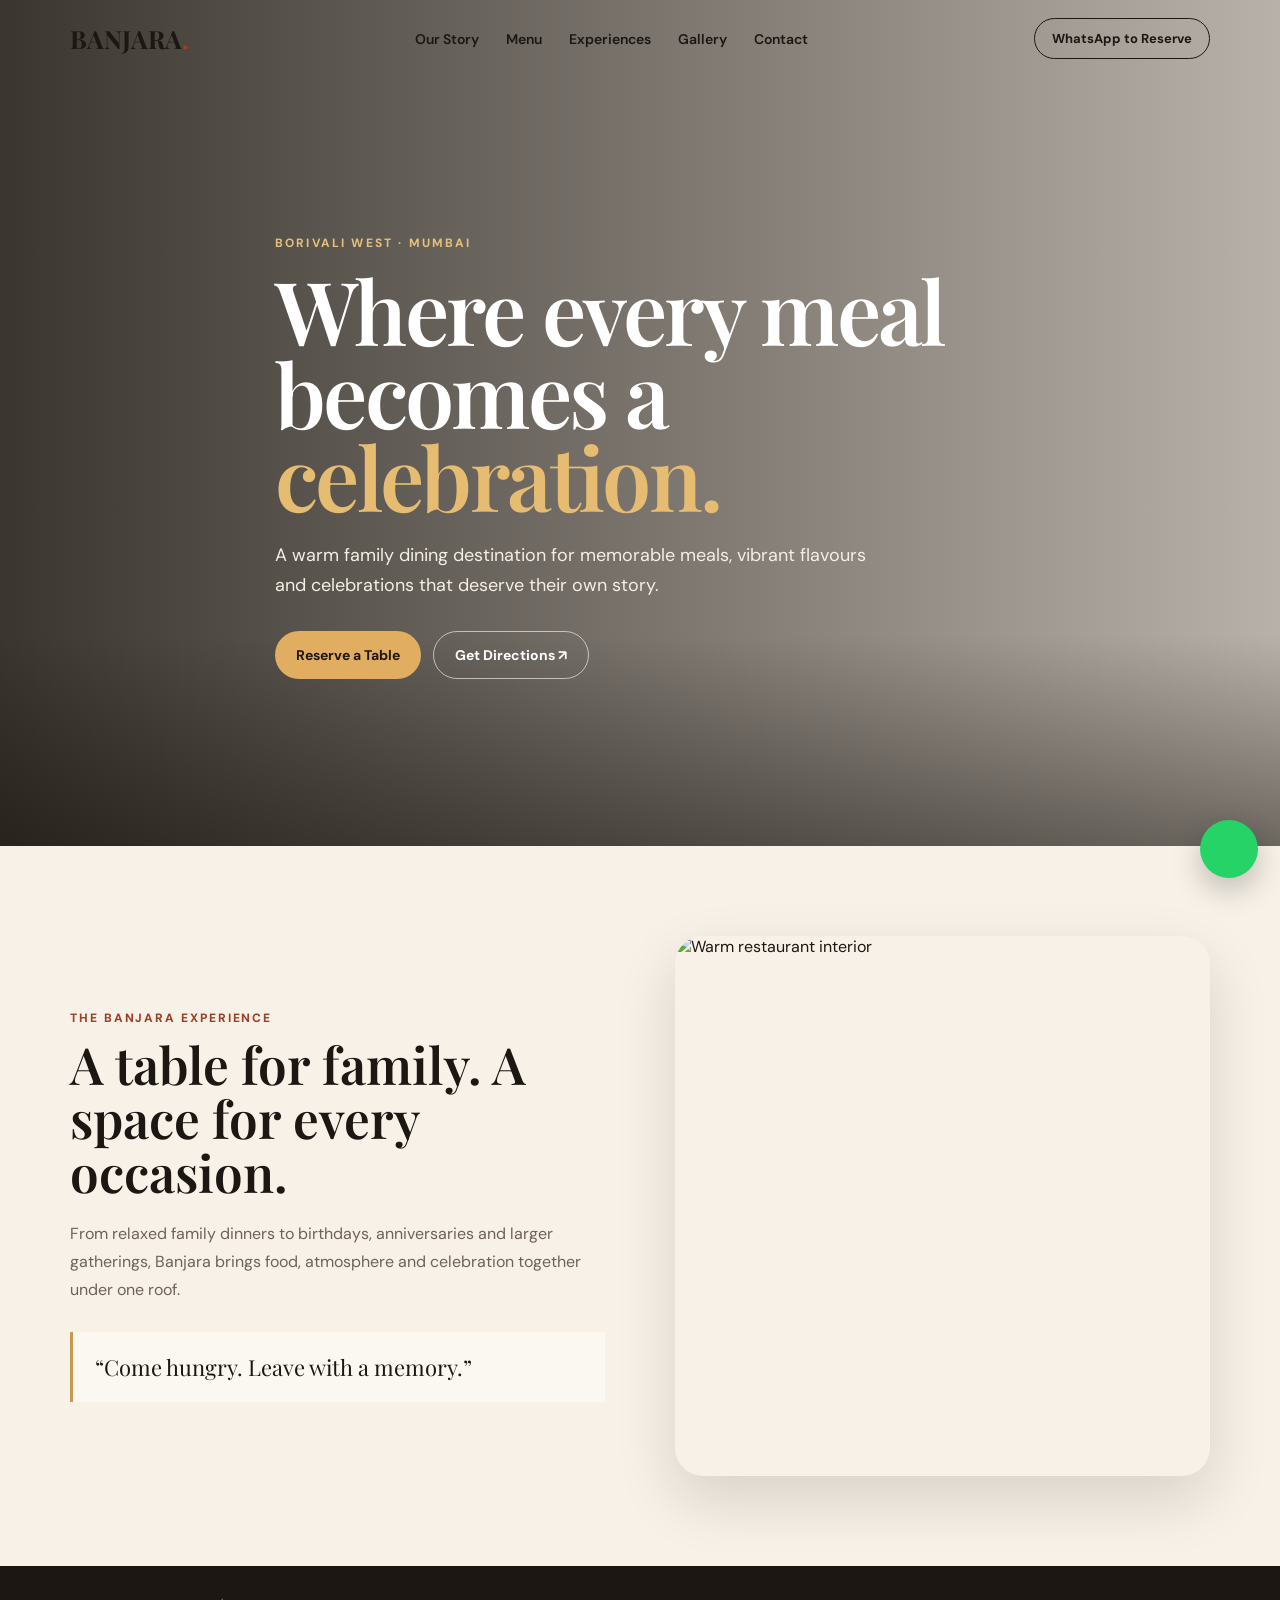
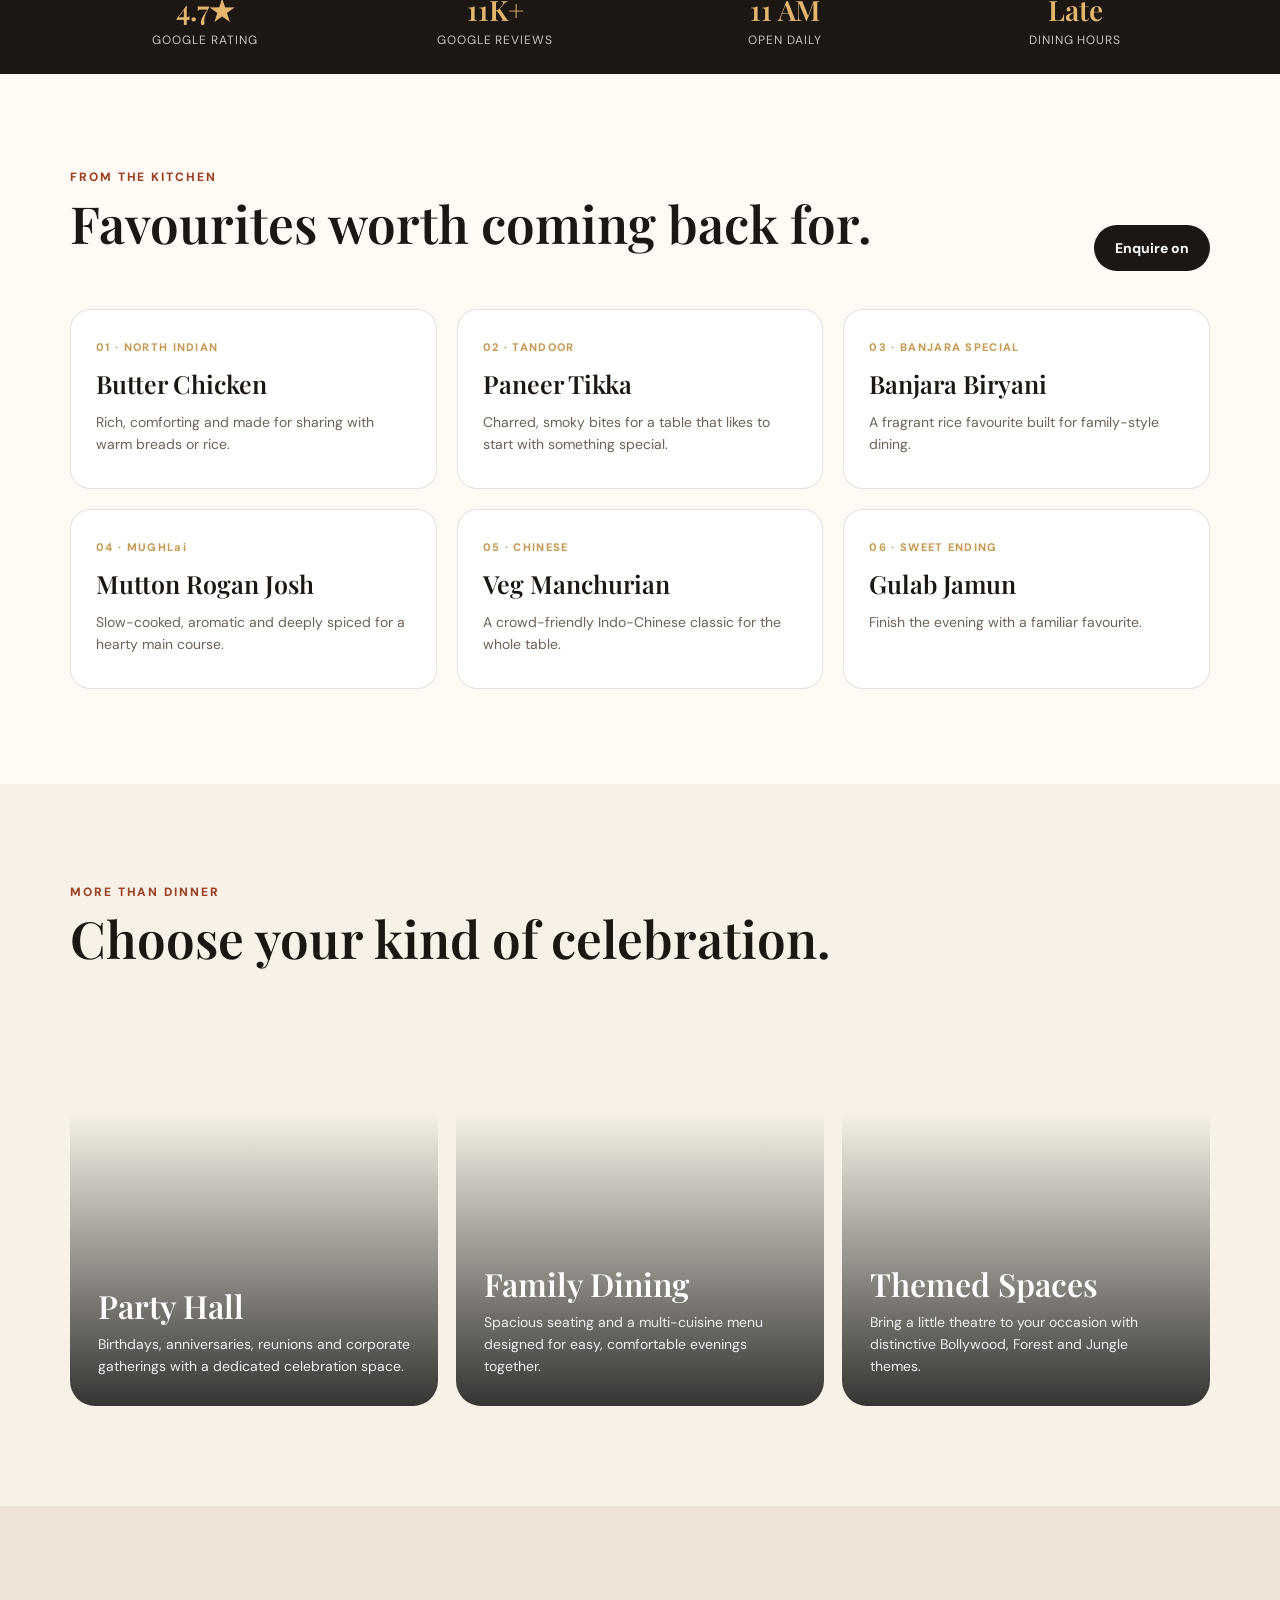
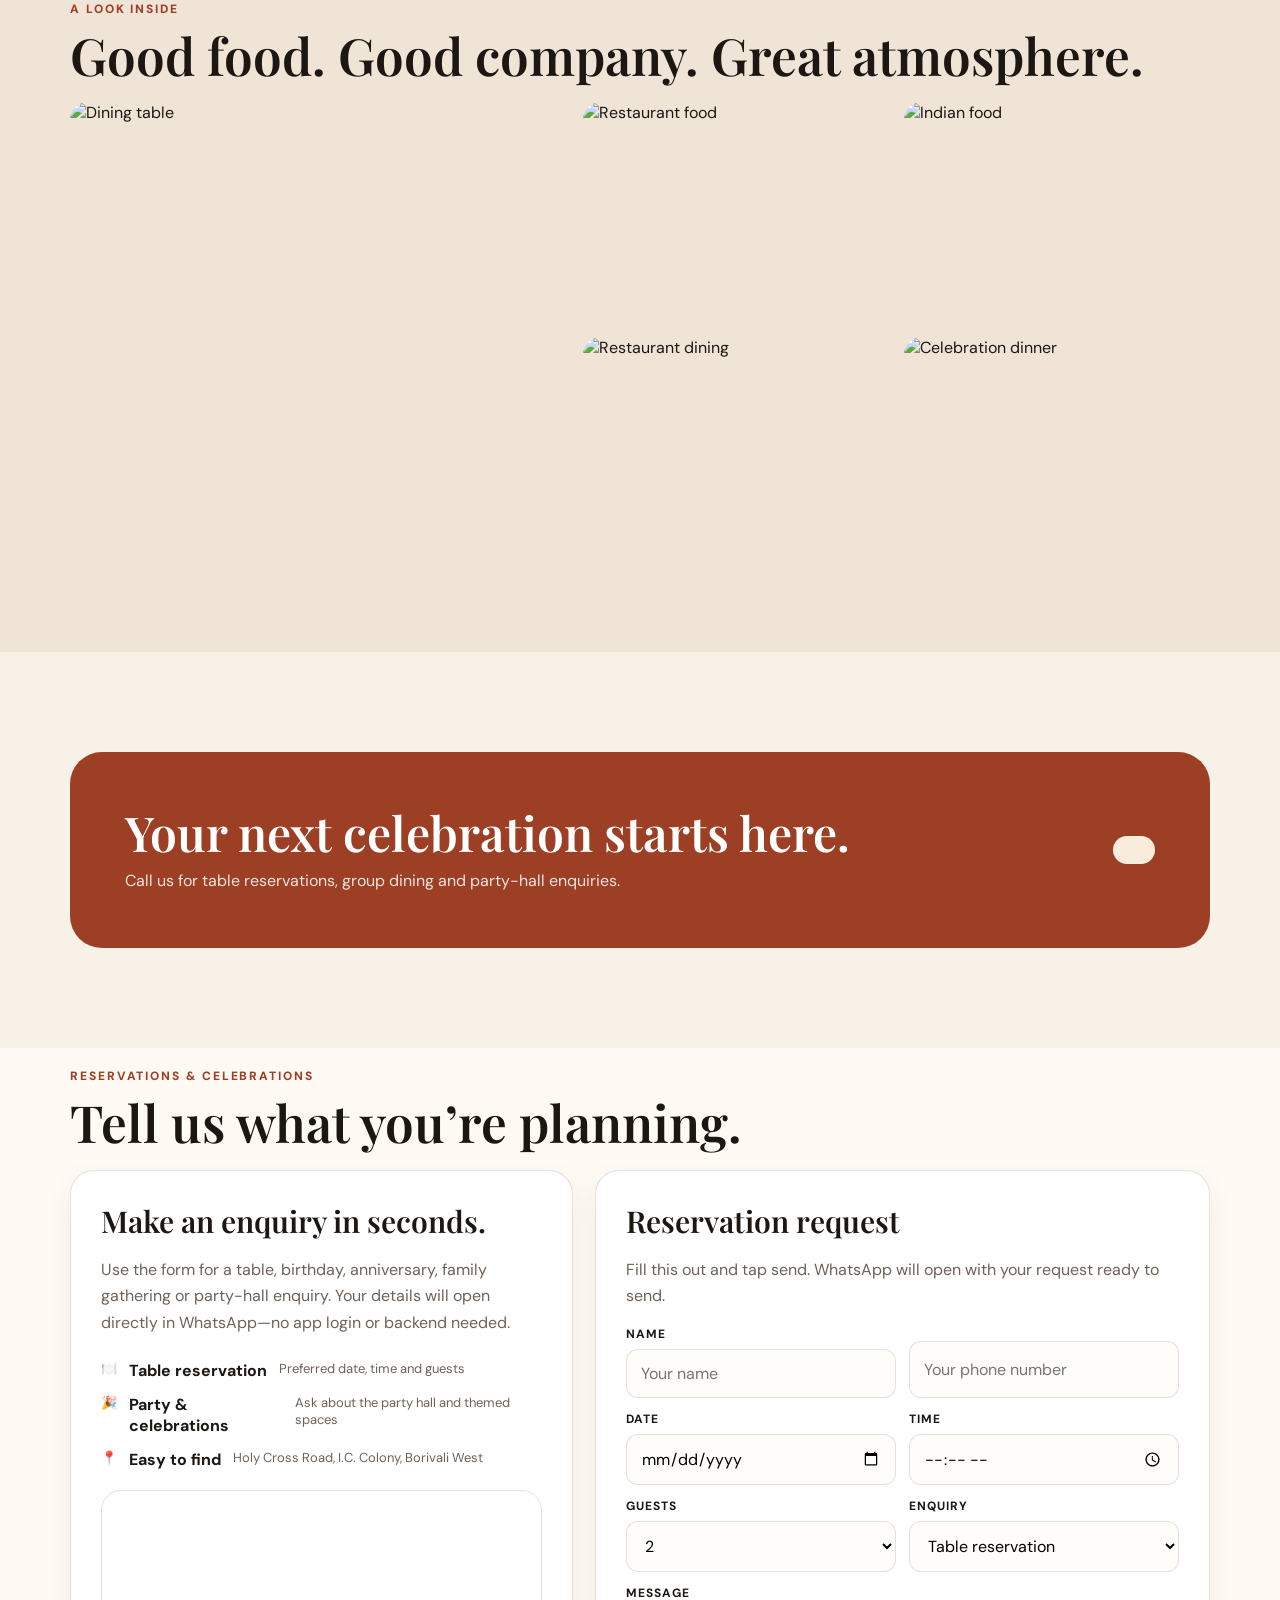
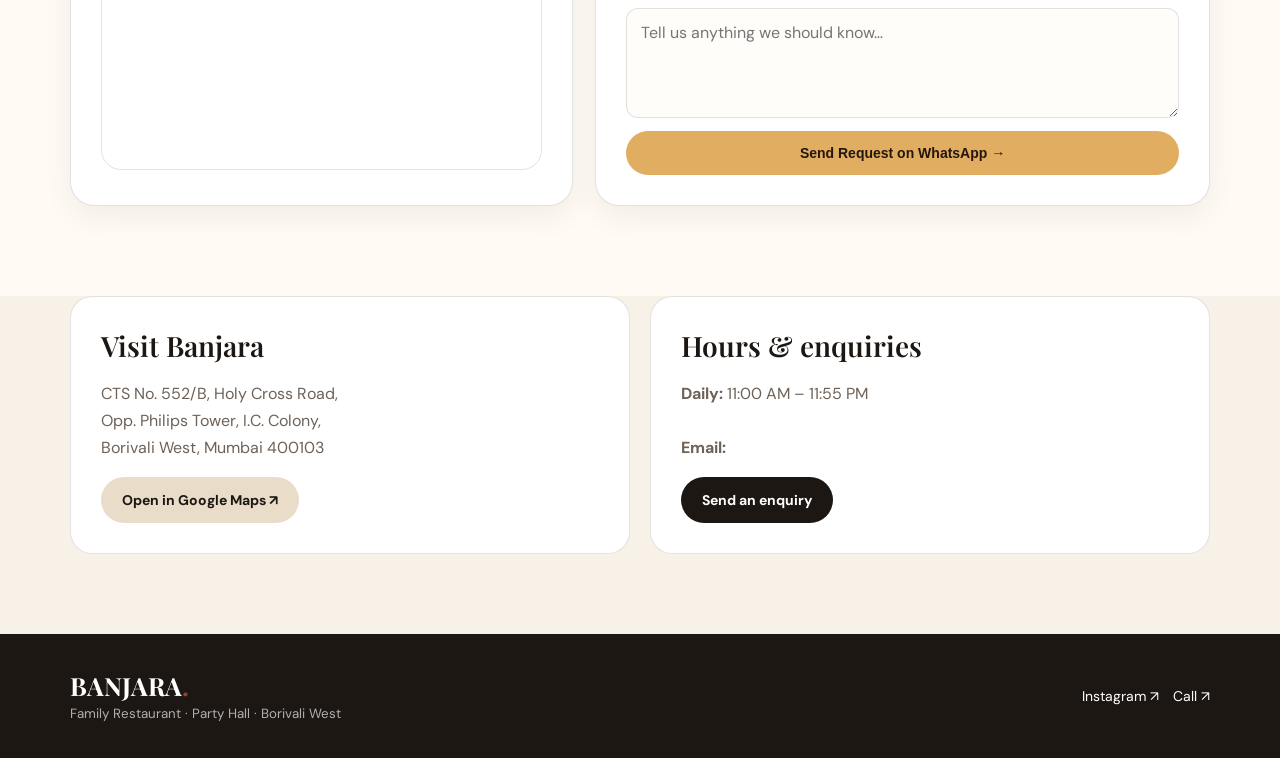
==== projects/banjara-cafe/index.html @ c52052e6 "Add files via upload" ====
<!doctype html>
<html lang="en">
<head>
<meta charset="utf-8"><meta name="viewport" content="width=device-width,initial-scale=1">
<title>Borivali Banjara | Family Restaurant & Party Hall</title>
<meta name="description" content="Borivali Banjara — a vibrant family dining and celebration destination in IC Colony, Borivali West, Mumbai.">
<link rel="preconnect" href="https://fonts.googleapis.com"><link rel="preconnect" href="https://fonts.gstatic.com" crossorigin>
<link href="https://fonts.googleapis.com/css2?family=DM+Sans:wght@400;500;600;700&family=Playfair+Display:wght@500;600;700&display=swap" rel="stylesheet">
<style>
:root{--ink:#1c1713;--cream:#f7f1e7;--sand:#e9dcc8;--rust:#9c3f25;--gold:#c79a52;--muted:#6e6258;--white:#fffdf9;--line:rgba(28,23,19,.12);--shadow:0 24px 60px rgba(40,24,12,.14)}
*{box-sizing:border-box}html{scroll-behavior:smooth}body{margin:0;color:var(--ink);background:var(--cream);font-family:'DM Sans',sans-serif}a{color:inherit;text-decoration:none}.container{width:min(1140px,92%);margin:auto}.nav{position:fixed;top:0;left:0;right:0;z-index:20;padding:18px 0;transition:.3s}.nav.scrolled{background:rgba(247,241,231,.92);backdrop-filter:blur(14px);box-shadow:0 1px 0 var(--line)}.nav-inner{display:flex;align-items:center;justify-content:space-between}.logo{font-family:'Playfair Display';font-size:25px;font-weight:700}.logo span{color:var(--rust)}.links{display:flex;gap:27px;font-size:14px;font-weight:600}.links a:hover{color:var(--rust)}.nav-cta{padding:11px 17px;border:1px solid var(--ink);border-radius:999px;font-size:13px;font-weight:700}.hero{min-height:94vh;display:grid;align-items:end;padding:140px 0 72px;background:linear-gradient(90deg,rgba(18,12,8,.82),rgba(18,12,8,.28)),url('https://images.unsplash.com/photo--e0cd71810b5f?auto=format&fit=crop&w=1800&q=85') center/cover;color:white;position:relative}.hero:after{content:'';position:absolute;inset:auto 0 0;height:25%;background:linear-gradient(transparent,rgba(18,12,8,.45))}.hero-content{position:relative;z-index:2;max-width:730px}.eyebrow{letter-spacing:.18em;text-transform:uppercase;font-size:12px;font-weight:700;color:#e5c17b;margin-bottom:18px}.hero h1{font:600 clamp(48px,7vw,88px)/.94 'Playfair Display';margin:0 0 24px;letter-spacing:-.03em}.hero h1 em{color:#e6bc72;font-style:normal}.hero p{font-size:18px;line-height:1.65;max-width:620px;color:#f5eee4}.actions{display:flex;gap:12px;flex-wrap:wrap;margin-top:30px}.btn{display:inline-flex;align-items:center;justify-content:center;padding:14px 21px;border-radius:999px;font-weight:700;font-size:14px}.btn-primary{background:#e1ae61;color:#24170d}.btn-ghost{border:1px solid rgba(255,255,255,.6);color:white}.intro{padding:90px 0}.grid2{display:grid;grid-template-columns:1fr 1fr;gap:70px;align-items:center}.section-kicker{color:var(--rust);text-transform:uppercase;letter-spacing:.16em;font-size:12px;font-weight:800}.section-title{font:600 clamp(34px,4vw,56px)/1.05 'Playfair Display';margin:12px 0 20px}.body{color:var(--muted);line-height:1.75}.quote{margin-top:28px;padding:20px 22px;border-left:3px solid var(--gold);background:rgba(255,255,255,.45);font-family:'Playfair Display';font-size:22px}.photo-card{border-radius:28px;overflow:hidden;box-shadow:var(--shadow);height:540px}.photo-card img{width:100%;height:100%;object-fit:cover}.strip{background:var(--ink);color:white;padding:25px 0}.strip-inner{display:grid;grid-template-columns:repeat(4,1fr);gap:20px;text-align:center}.stat strong{display:block;color:#e3b56d;font:600 28px 'Playfair Display'}.stat span{font-size:12px;letter-spacing:.08em;text-transform:uppercase;opacity:.75}.menu{padding:95px 0;background:#fffaf3}.menu-head{display:flex;justify-content:space-between;align-items:end;gap:20px;margin-bottom:38px}.menu-grid{display:grid;grid-template-columns:repeat(3,1fr);gap:20px}.dish{background:white;border:1px solid var(--line);border-radius:20px;padding:25px;min-height:180px;transition:.25s}.dish:hover{transform:translateY(-5px);box-shadow:0 14px 35px rgba(40,24,12,.09)}.dish .num{font-size:11px;color:var(--gold);font-weight:800;letter-spacing:.12em}.dish h3{font:600 25px 'Playfair Display';margin:11px 0}.dish p{color:var(--muted);font-size:14px;line-height:1.6;margin:0}.experiences{padding:100px 0}.exp-grid{display:grid;grid-template-columns:repeat(3,1fr);gap:18px}.exp{min-height:420px;border-radius:25px;overflow:hidden;position:relative;color:white;background-size:cover;background-position:center;display:flex;align-items:end}.exp:before{content:'';position:absolute;inset:0;background:linear-gradient(transparent 30%,rgba(0,0,0,.78))}.exp-content{position:relative;padding:28px}.exp h3{font:600 32px 'Playfair Display';margin:0 0 7px}.exp p{margin:0;color:#eee;line-height:1.55;font-size:14px}.gallery{padding:95px 0;background:#efe4d5}.gallery-grid{display:grid;grid-template-columns:1.3fr .8fr .8fr;grid-auto-rows:220px;gap:15px}.gallery-grid img{width:100%;height:100%;object-fit:cover;border-radius:18px}.gallery-grid img:first-child{grid-row:span 2}.cta{padding:100px 0}.cta-box{background:var(--rust);color:white;border-radius:32px;padding:55px;display:flex;justify-content:space-between;gap:35px;align-items:center}.cta h2{font:600 48px/1.05 'Playfair Display';margin:0 0 10px}.cta p{opacity:.86;margin:0;line-height:1.6}.contact{padding:0 0 80px}.contact-grid{display:grid;grid-template-columns:1fr 1fr;gap:20px}.contact-card{background:white;border:1px solid var(--line);border-radius:22px;padding:30px}.contact-card h3{font:600 28px 'Playfair Display';margin:0 0 15px}.contact-card p{color:var(--muted);line-height:1.7}.footer{background:var(--ink);color:white;padding:35px 0}.footer-inner{display:flex;justify-content:space-between;gap:20px;align-items:center}.footer small{opacity:.65}.social{display:flex;gap:14px;font-size:14px}.mobile-menu{display:none}.float-wa{position:fixed;right:22px;bottom:22px;z-index:30;width:58px;height:58px;border-radius:50%;display:grid;place-items:center;background:#25D366;color:white;font-size:27px;box-shadow:0 12px 30px rgba(0,0,0,.22)}.booking{padding:20px 0 90px;background:#fffaf3}.booking-grid{display:grid;grid-template-columns:.9fr 1.1fr;gap:22px}.booking-card{background:white;border:1px solid var(--line);border-radius:24px;padding:30px;box-shadow:0 10px 30px rgba(40,24,12,.06)}.booking-card h3{font:600 30px 'Playfair Display';margin:0 0 10px}.booking-card p{color:var(--muted);line-height:1.65}.booking-list{display:grid;gap:13px;margin-top:24px}.booking-list div{display:flex;gap:12px;align-items:flex-start}.booking-list b{display:block}.booking-list span{color:var(--muted);font-size:13px}.form-grid{display:grid;grid-template-columns:1fr 1fr;gap:13px}.field{display:grid;gap:7px}.field.full{grid-column:1/-1}.field label{font-size:12px;font-weight:700;text-transform:uppercase;letter-spacing:.08em}.field input,.field select,.field textarea{width:100%;border:1px solid var(--line);border-radius:12px;padding:13px 14px;font:inherit;background:#fffdf9;outline:none}.field textarea{min-height:110px;resize:vertical}.field input:focus,.field select:focus,.field textarea:focus{border-color:var(--gold);box-shadow:0 0 0 3px rgba(199,154,82,.12)}.map-wrap{margin-top:20px;border-radius:20px;overflow:hidden;height:280px;border:1px solid var(--line)}.map-wrap iframe{width:100%;height:100%;border:0}.mobile-bar{display:none}
@media(max-width:800px){.links{display:none}.mobile-menu{display:block;border:1px solid var(--line);border-radius:50%;width:40px;height:40px;background:transparent}.hero{min-height:88vh}.grid2,.contact-grid{grid-template-columns:1fr;gap:35px}.photo-card{height:400px}.strip-inner{grid-template-columns:1fr 1fr}.menu-grid,.exp-grid{grid-template-columns:1fr}.menu-head{display:block}.menu-head .btn{margin-top:20px}.gallery-grid{grid-template-columns:1fr 1fr;grid-auto-rows:170px}.gallery-grid img:first-child{grid-row:span 2}.cta-box{display:block;padding:35px}.cta h2{font-size:38px;margin-bottom:15px}.cta .btn{margin-top:25px}.footer-inner{display:block}.social{margin-top:15px}.booking-grid{grid-template-columns:1fr}.form-grid{grid-template-columns:1fr}.field.full{grid-column:auto}.float-wa{display:none}.mobile-bar{position:fixed;bottom:0;left:0;right:0;z-index:40;display:grid;grid-template-columns:repeat(3,1fr);background:rgba(28,23,19,.96);backdrop-filter:blur(12px);box-shadow:0 -8px 25px rgba(0,0,0,.15)}.mobile-bar a{color:white;text-align:center;padding:14px 8px;font-size:13px;font-weight:700;border-right:1px solid rgba(255,255,255,.12)}.mobile-bar a:last-child{border-right:0}}
</style>
</head>
<body>
<nav class="nav" id="nav"><div class="container nav-inner"><a class="logo" href="#top">BANJARA<span>.</span></a><div class="links"><a href="#story">Our Story</a><a href="#menu">Menu</a><a href="#experiences">Experiences</a><a href="#gallery">Gallery</a><a href="#contact">Contact</a></div><a class="nav-cta" href="https://wa.me/?text=Hi%20Banjara%2C%20I%27d%20like%20to%20make%20a%20reservation." target="_blank">WhatsApp to Reserve</a><button class="mobile-menu" aria-label="menu">☰</button></div></nav>
<header class="hero" id="top"><div class="container hero-content"><div class="eyebrow">Borivali West · Mumbai</div><h1>Where every meal becomes a <em>celebration.</em></h1><p>A warm family dining destination for memorable meals, vibrant flavours and celebrations that deserve their own story.</p><div class="actions"><a class="btn btn-primary" href="#booking">Reserve a Table</a><a class="btn btn-ghost" href="https://maps.app.goo.gl/BnCkvn91abkaYxzz6" target="_blank">Get Directions ↗</a></div></div></header>
<section class="intro" id="story"><div class="container grid2"><div><div class="section-kicker">The Banjara experience</div><h2 class="section-title">A table for family. A space for every occasion.</h2><p class="body">From relaxed family dinners to birthdays, anniversaries and larger gatherings, Banjara brings food, atmosphere and celebration together under one roof.</p><div class="quote">“Come hungry. Leave with a memory.”</div></div><div class="photo-card"><img src="https://images.unsplash.com/photo-f8b828add9?auto=format&fit=crop&w=1000&q=85" alt="Warm restaurant interior"></div></div></section>
<section class="strip"><div class="container strip-inner"><div class="stat"><strong>4.7★</strong><span>Google rating</span></div><div class="stat"><strong>11K+</strong><span>Google reviews</span></div><div class="stat"><strong>11 AM</strong><span>Open daily</span></div><div class="stat"><strong>Late</strong><span>Dining hours</span></div></div></section>
<section class="menu" id="menu"><div class="container"><div class="menu-head"><div><div class="section-kicker">From the kitchen</div><h2 class="section-title">Favourites worth coming back for.</h2></div><a class="btn" style="background:var(--ink);color:white" href="#booking">Enquire on </a></div><div class="menu-grid"><article class="dish"><span class="num">01 · NORTH INDIAN</span><h3>Butter Chicken</h3><p>Rich, comforting and made for sharing with warm breads or rice.</p></article><article class="dish"><span class="num">02 · TANDOOR</span><h3>Paneer Tikka</h3><p>Charred, smoky bites for a table that likes to start with something special.</p></article><article class="dish"><span class="num">03 · BANJARA SPECIAL</span><h3>Banjara Biryani</h3><p>A fragrant rice favourite built for family-style dining.</p></article><article class="dish"><span class="num">04 · MUGHLai</span><h3>Mutton Rogan Josh</h3><p>Slow-cooked, aromatic and deeply spiced for a hearty main course.</p></article><article class="dish"><span class="num">05 · CHINESE</span><h3>Veg Manchurian</h3><p>A crowd-friendly Indo-Chinese classic for the whole table.</p></article><article class="dish"><span class="num">06 · SWEET ENDING</span><h3>Gulab Jamun</h3><p>Finish the evening with a familiar favourite.</p></article></div></div></section>
<section class="experiences" id="experiences"><div class="container"><div class="section-kicker">More than dinner</div><h2 class="section-title">Choose your kind of celebration.</h2><div class="exp-grid"><article class="exp" style="background-image:url('https://images.unsplash.com/photo-f550bb49b3?auto=format&fit=crop&w=900&q=85')"><div class="exp-content"><h3>Party Hall</h3><p>Birthdays, anniversaries, reunions and corporate gatherings with a dedicated celebration space.</p></div></article><article class="exp" style="background-image:url('https://images.unsplash.com/photo-c7edcad34c4?auto=format&fit=crop&w=900&q=85')"><div class="exp-content"><h3>Family Dining</h3><p>Spacious seating and a multi-cuisine menu designed for easy, comfortable evenings together.</p></div></article><article class="exp" style="background-image:url('https://images.unsplash.com/photo-af808871cc0?auto=format&fit=crop&w=900&q=85')"><div class="exp-content"><h3>Themed Spaces</h3><p>Bring a little theatre to your occasion with distinctive Bollywood, Forest and Jungle themes.</p></div></article></div></div></section>
<section class="gallery" id="gallery"><div class="container"><div class="section-kicker">A look inside</div><h2 class="section-title">Good food. Good company. Great atmosphere.</h2><div class="gallery-grid"><img src="https://images.unsplash.com/photo-d035aa65de?auto=format&fit=crop&w=1100&q=85" alt="Dining table"><img src="https://images.unsplash.com/photo-bf10d330?auto=format&fit=crop&w=800&q=85" alt="Restaurant food"><img src="https://images.unsplash.com/photo-f173990554?auto=format&fit=crop&w=800&q=85" alt="Indian food"><img src="https://images.unsplash.com/photo--e0cd71810b5f?auto=format&fit=crop&w=800&q=85" alt="Restaurant dining"><img src="https://images.unsplash.com/photo-e945225d9a?auto=format&fit=crop&w=800&q=85" alt="Celebration dinner"></div></div></section>
<section class="cta"><div class="container"><div class="cta-box"><div><h2>Your next celebration starts here.</h2><p>Call us for table reservations, group dining and party-hall enquiries.</p></div><a class="btn" style="background:#f8eddd;color:var(--ink)" href="tel:"></a></div></div></section>
<section class="booking" id="booking"><div class="container"><div class="section-kicker">Reservations & celebrations</div><h2 class="section-title">Tell us what you’re planning.</h2><div class="booking-grid"><div class="booking-card"><h3>Make an enquiry in seconds.</h3><p>Use the form for a table, birthday, anniversary, family gathering or party-hall enquiry. Your details will open directly in WhatsApp—no app login or backend needed.</p><div class="booking-list"><div><span>🍽️</span><div><b>Table reservation</b><span>Preferred date, time and guests</span></div></div><div><span>🎉</span><div><b>Party & celebrations</b><span>Ask about the party hall and themed spaces</span></div></div><div><span>📍</span><div><b>Easy to find</b><span>Holy Cross Road, I.C. Colony, Borivali West</span></div></div></div><div class="map-wrap"><iframe title="Banjara location" src="https://www.google.com/maps?q=Borivali%20Banjara%20Family%20Restaurant%20and%20Party%20Hall%2C%20Mumbai&output=embed" loading="lazy"></iframe></div></div><div class="booking-card"><h3>Reservation request</h3><p>Fill this out and tap send. WhatsApp will open with your request ready to send.</p><form id="bookingForm"><div class="form-grid"><div class="field"><label>Name</label><input id="bname" required placeholder="Your name"></div><div class="field"><label></label><input id="bphone" required type="tel" placeholder="Your phone number"></div><div class="field"><label>Date</label><input id="bdate" required type="date"></div><div class="field"><label>Time</label><input id="btime" required type="time"></div><div class="field"><label>Guests</label><select id="bguests"><option>2</option><option>3–5</option><option>6–10</option><option>11–20</option><option>20+</option></select></div><div class="field"><label>Enquiry</label><select id="btype"><option>Table reservation</option><option>Birthday / anniversary</option><option>Party hall</option><option>Family gathering</option><option>Other</option></select></div><div class="field full"><label>Message</label><textarea id="bmessage" placeholder="Tell us anything we should know…"></textarea></div><div class="field full"><button class="btn btn-primary" style="border:0;cursor:pointer;width:100%" type="submit">Send Request on WhatsApp →</button></div></div></form></div></div></div></section><section class="contact" id="contact"><div class="container contact-grid"><div class="contact-card"><h3>Visit Banjara</h3><p>CTS No. 552/B, Holy Cross Road,<br>Opp. Philips Tower, I.C. Colony,<br>Borivali West, Mumbai 400103</p><a class="btn" style="background:var(--sand)" href="https://maps.app.goo.gl/BnCkvn91abkaYxzz6" target="_blank">Open in Google Maps ↗</a></div><div class="contact-card"><h3>Hours & enquiries</h3><p><strong>Daily:</strong> 11:00 AM – 11:55 PM<br><strong></strong> <br><strong>Email:</strong> </p><a class="btn" style="background:var(--ink);color:white" href="mailto:">Send an enquiry</a></div></div></section>
<a class="float-wa" href="https://wa.me/?text=Hi%20Banjara%2C%20I%27d%20like%20to%20make%20a%20reservation." target="_blank" aria-label="Chat on WhatsApp"><svg viewBox="0 0 32 32" width="27" height="27" aria-hidden="true"><path fill="currentColor" d="Mc-.h-.55c-.sc.z"/><path fill="currentColor" d="M16.02 3.2c-L3.1 28.8l6.77-1.7ah.01cazm0 23.22h-.01al-.acacz"/></svg></a><div class="mobile-bar"><a href="tel:">Call</a><a href="https://wa.me/?text=Hi%20Banjara%2C%20I%27d%20like%20to%20make%20a%20reservation." target="_blank"></a><a href="#booking">Book</a></div><footer class="footer"><div class="container footer-inner"><div><div class="logo">BANJARA<span>.</span></div><small>Family Restaurant · Party Hall · Borivali West</small></div><div class="social"><a href="https://www.instagram.com/banjara_restaurantandpartyhall/" target="_blank">Instagram ↗</a><a href="tel:">Call ↗</a></div></div></footer>
<script>const nav=document.getElementById('nav');addEventListener('scroll',()=>nav.classList.toggle('scrolled',scrollY>20));document.getElementById('bookingForm').addEventListener('submit',function(e){e.preventDefault();const n=document.getElementById('bname').value,p=document.getElementById('bphone').value,d=document.getElementById('bdate').value,t=document.getElementById('btime').value,g=document.getElementById('bguests').value,type=document.getElementById('btype').value,m=document.getElementById('bmessage').value;const msg=`Hi Banjara, I’d like to enquire about a ${type}.%0A%0AName: ${n}%0APhone: ${p}%0ADate: ${d}%0ATime: ${t}%0AGuests: ${g}%0AMessage: ${m||'—'}`;window.open('https://wa.me/?text='+msg,'_blank')});</script>
</body></html>
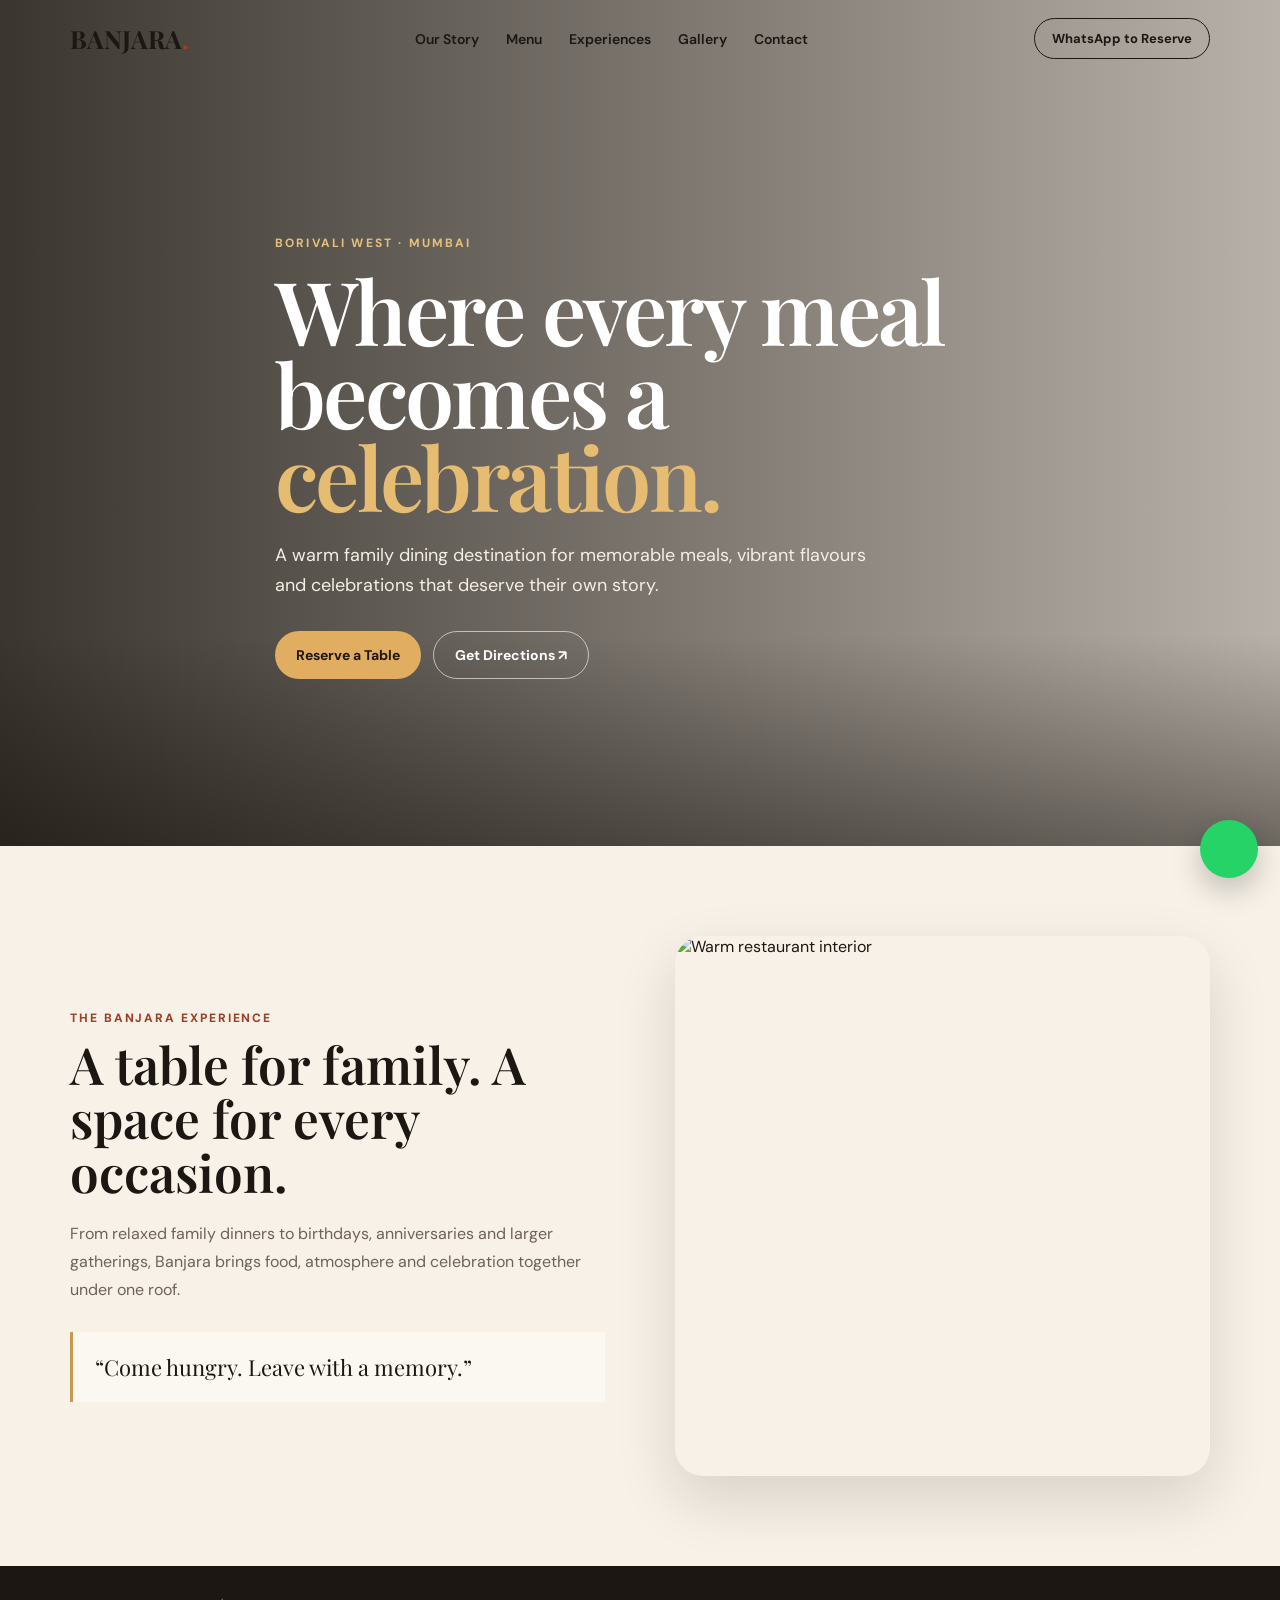
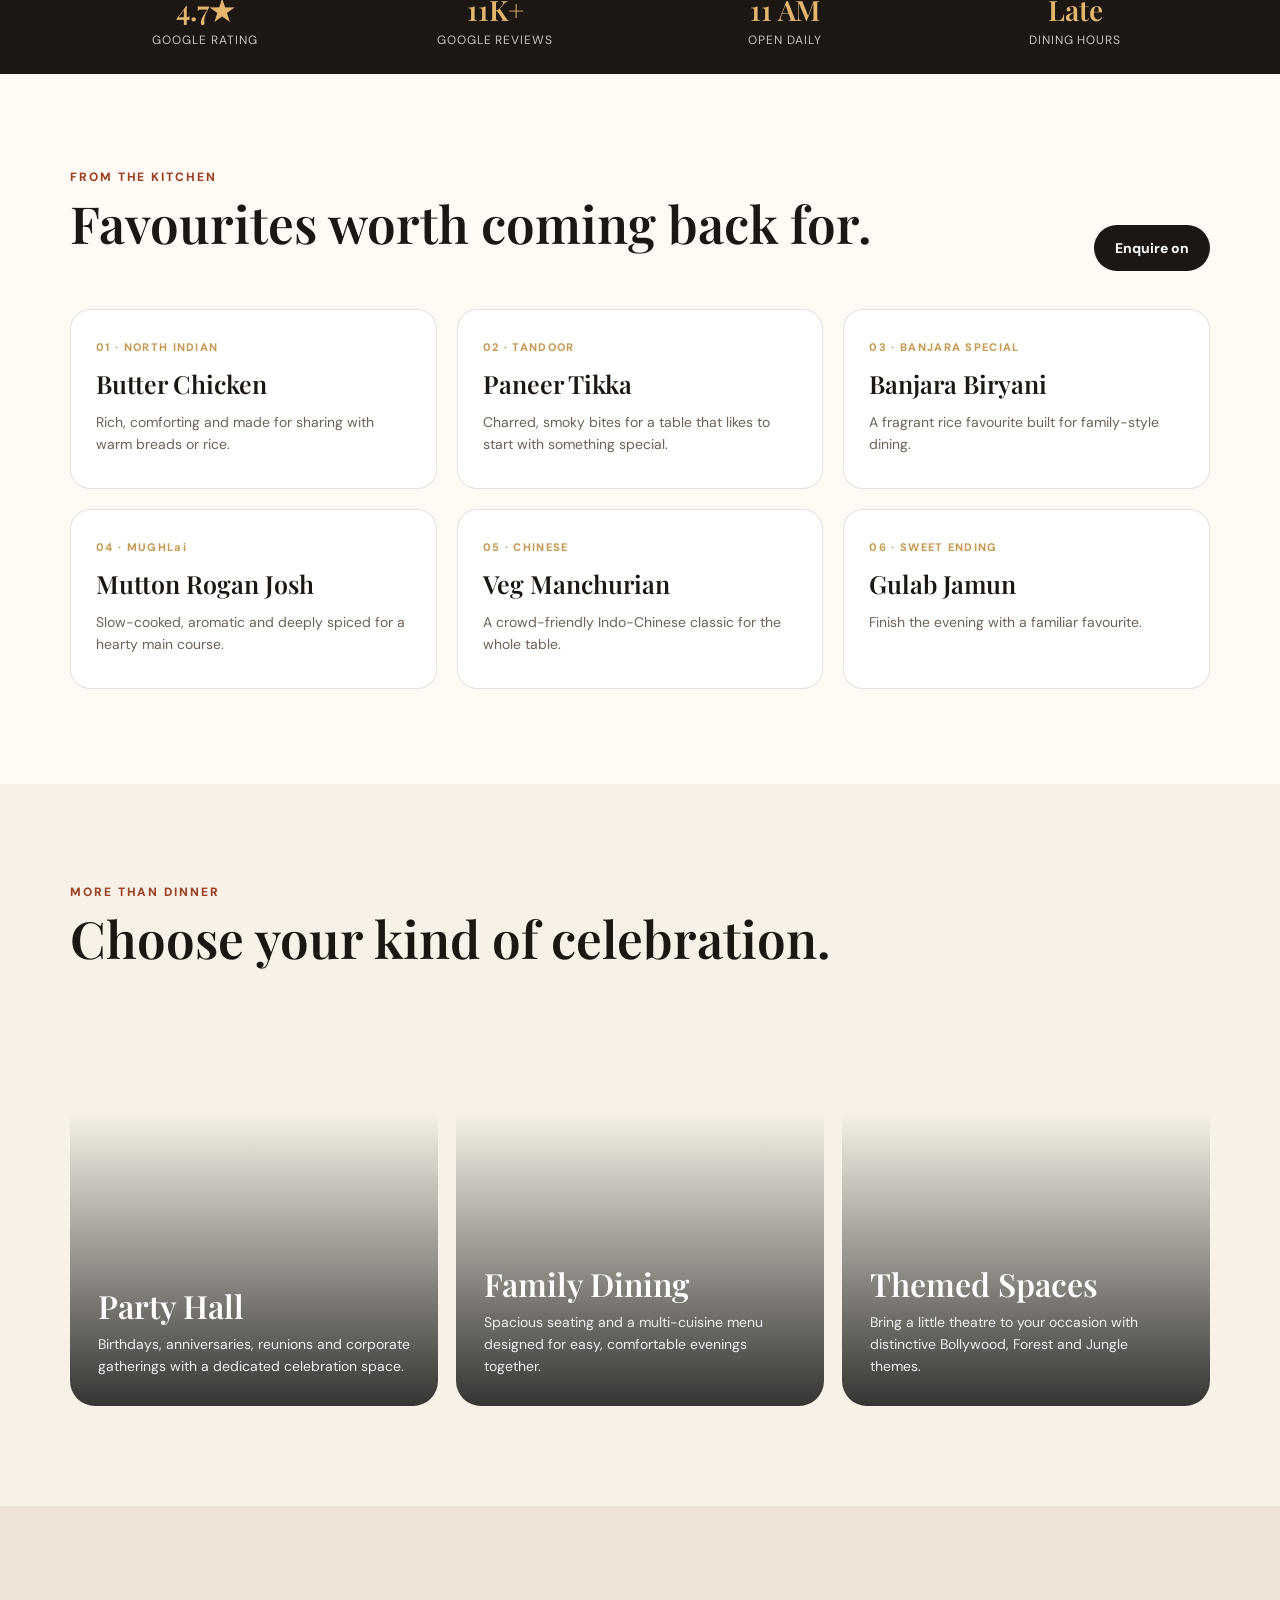
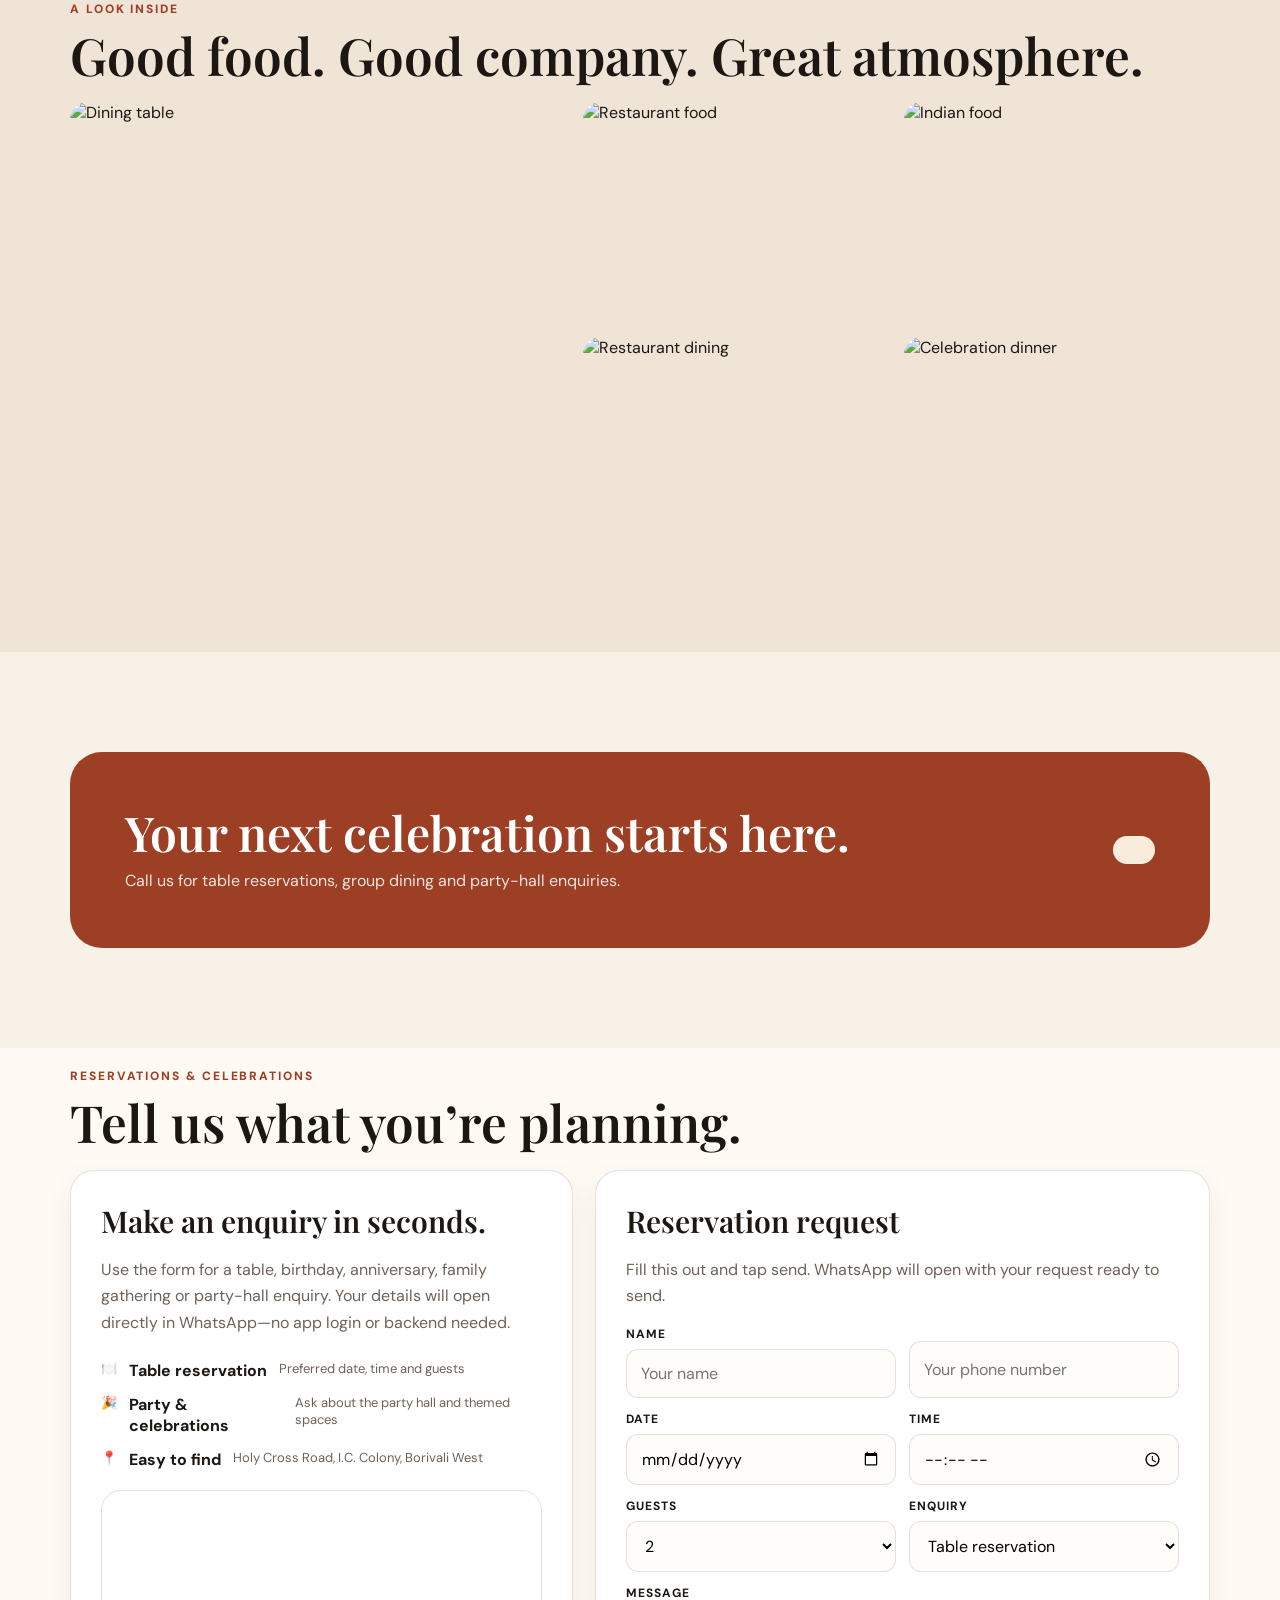
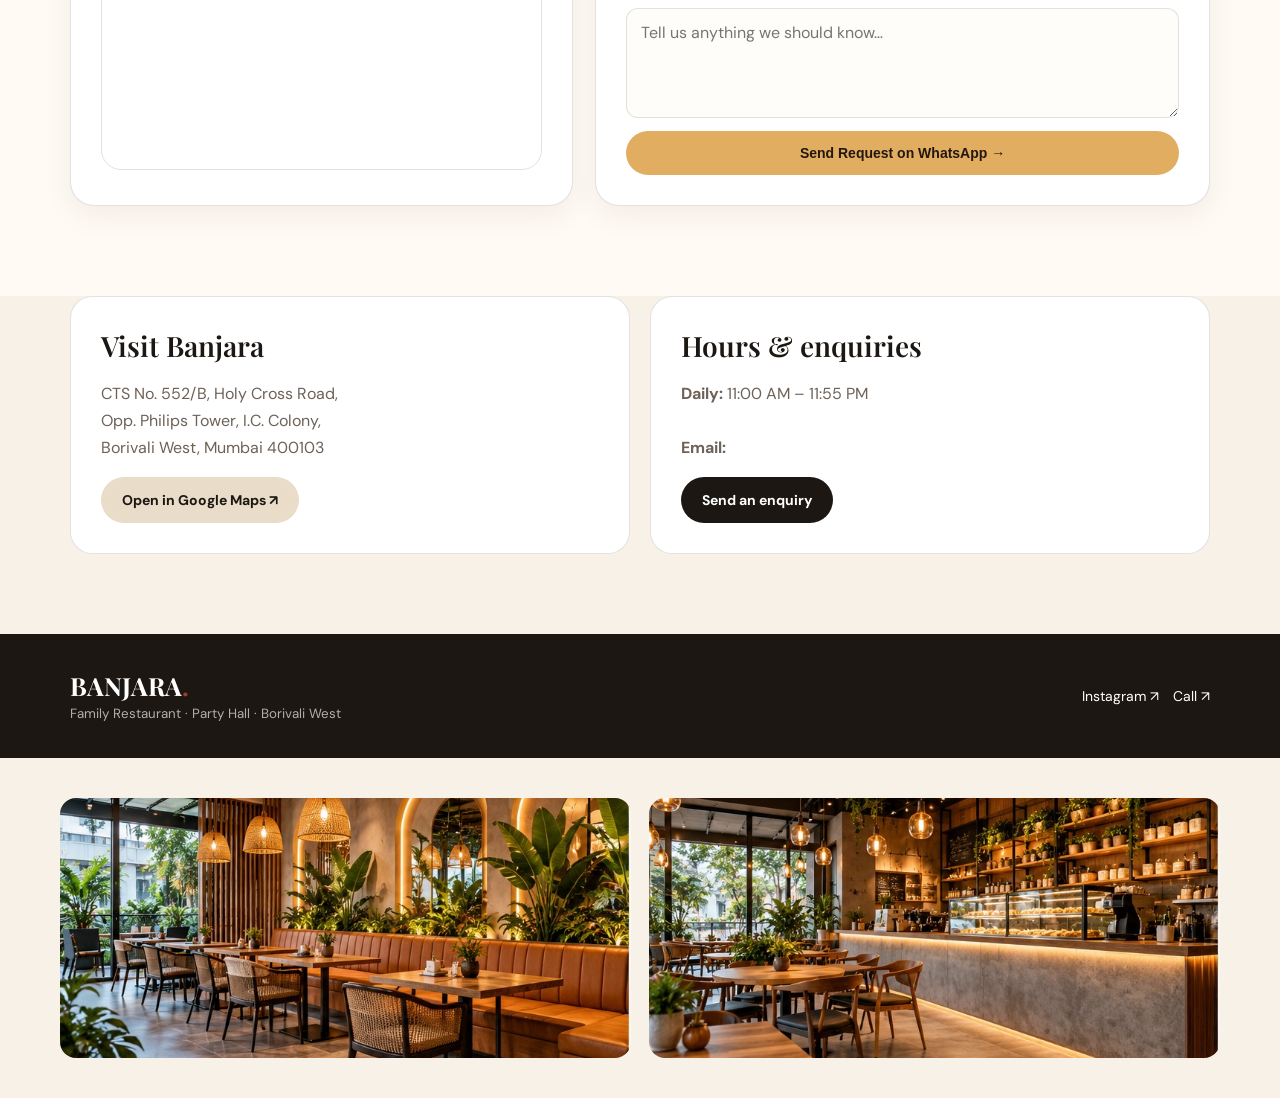
==== commit a5f00c10: "Add files via upload" ====
--- a/projects/banjara-cafe/index.html
+++ b/projects/banjara-cafe/index.html
@@ -24,4 +24,4 @@
 <section class="booking" id="booking"><div class="container"><div class="section-kicker">Reservations & celebrations</div><h2 class="section-title">Tell us what you’re planning.</h2><div class="booking-grid"><div class="booking-card"><h3>Make an enquiry in seconds.</h3><p>Use the form for a table, birthday, anniversary, family gathering or party-hall enquiry. Your details will open directly in WhatsApp—no app login or backend needed.</p><div class="booking-list"><div><span>🍽️</span><div><b>Table reservation</b><span>Preferred date, time and guests</span></div></div><div><span>🎉</span><div><b>Party & celebrations</b><span>Ask about the party hall and themed spaces</span></div></div><div><span>📍</span><div><b>Easy to find</b><span>Holy Cross Road, I.C. Colony, Borivali West</span></div></div></div><div class="map-wrap"><iframe title="Banjara location" src="https://www.google.com/maps?q=Borivali%20Banjara%20Family%20Restaurant%20and%20Party%20Hall%2C%20Mumbai&output=embed" loading="lazy"></iframe></div></div><div class="booking-card"><h3>Reservation request</h3><p>Fill this out and tap send. WhatsApp will open with your request ready to send.</p><form id="bookingForm"><div class="form-grid"><div class="field"><label>Name</label><input id="bname" required placeholder="Your name"></div><div class="field"><label></label><input id="bphone" required type="tel" placeholder="Your phone number"></div><div class="field"><label>Date</label><input id="bdate" required type="date"></div><div class="field"><label>Time</label><input id="btime" required type="time"></div><div class="field"><label>Guests</label><select id="bguests"><option>2</option><option>3–5</option><option>6–10</option><option>11–20</option><option>20+</option></select></div><div class="field"><label>Enquiry</label><select id="btype"><option>Table reservation</option><option>Birthday / anniversary</option><option>Party hall</option><option>Family gathering</option><option>Other</option></select></div><div class="field full"><label>Message</label><textarea id="bmessage" placeholder="Tell us anything we should know…"></textarea></div><div class="field full"><button class="btn btn-primary" style="border:0;cursor:pointer;width:100%" type="submit">Send Request on WhatsApp →</button></div></div></form></div></div></div></section><section class="contact" id="contact"><div class="container contact-grid"><div class="contact-card"><h3>Visit Banjara</h3><p>CTS No. 552/B, Holy Cross Road,<br>Opp. Philips Tower, I.C. Colony,<br>Borivali West, Mumbai 400103</p><a class="btn" style="background:var(--sand)" href="https://maps.app.goo.gl/BnCkvn91abkaYxzz6" target="_blank">Open in Google Maps ↗</a></div><div class="contact-card"><h3>Hours & enquiries</h3><p><strong>Daily:</strong> 11:00 AM – 11:55 PM<br><strong></strong> <br><strong>Email:</strong> </p><a class="btn" style="background:var(--ink);color:white" href="mailto:">Send an enquiry</a></div></div></section>
 <a class="float-wa" href="https://wa.me/?text=Hi%20Banjara%2C%20I%27d%20like%20to%20make%20a%20reservation." target="_blank" aria-label="Chat on WhatsApp"><svg viewBox="0 0 32 32" width="27" height="27" aria-hidden="true"><path fill="currentColor" d="Mc-.h-.55c-.sc.z"/><path fill="currentColor" d="M16.02 3.2c-L3.1 28.8l6.77-1.7ah.01cazm0 23.22h-.01al-.acacz"/></svg></a><div class="mobile-bar"><a href="tel:">Call</a><a href="https://wa.me/?text=Hi%20Banjara%2C%20I%27d%20like%20to%20make%20a%20reservation." target="_blank"></a><a href="#booking">Book</a></div><footer class="footer"><div class="container footer-inner"><div><div class="logo">BANJARA<span>.</span></div><small>Family Restaurant · Party Hall · Borivali West</small></div><div class="social"><a href="https://www.instagram.com/banjara_restaurantandpartyhall/" target="_blank">Instagram ↗</a><a href="tel:">Call ↗</a></div></div></footer>
 <script>const nav=document.getElementById('nav');addEventListener('scroll',()=>nav.classList.toggle('scrolled',scrollY>20));document.getElementById('bookingForm').addEventListener('submit',function(e){e.preventDefault();const n=document.getElementById('bname').value,p=document.getElementById('bphone').value,d=document.getElementById('bdate').value,t=document.getElementById('btime').value,g=document.getElementById('bguests').value,type=document.getElementById('btype').value,m=document.getElementById('bmessage').value;const msg=`Hi Banjara, I’d like to enquire about a ${type}.%0A%0AName: ${n}%0APhone: ${p}%0ADate: ${d}%0ATime: ${t}%0AGuests: ${g}%0AMessage: ${m||'—'}`;window.open('https://wa.me/?text='+msg,'_blank')});</script>
-</body></html>
+<section class="dg-image-gallery" style="display:grid;grid-template-columns:repeat(auto-fit,minmax(280px,1fr));gap:18px;margin:40px auto;max-width:1200px;padding:0 20px;"><img src="assets/cafe-green.jpg" alt="Professional interior design and cafe showcase image" loading="lazy" style="width:100%;height:260px;object-fit:cover;border-radius:16px;"><img src="assets/cafe-main.jpg" alt="Professional interior design and cafe showcase image" loading="lazy" style="width:100%;height:260px;object-fit:cover;border-radius:16px;"></section></body></html>
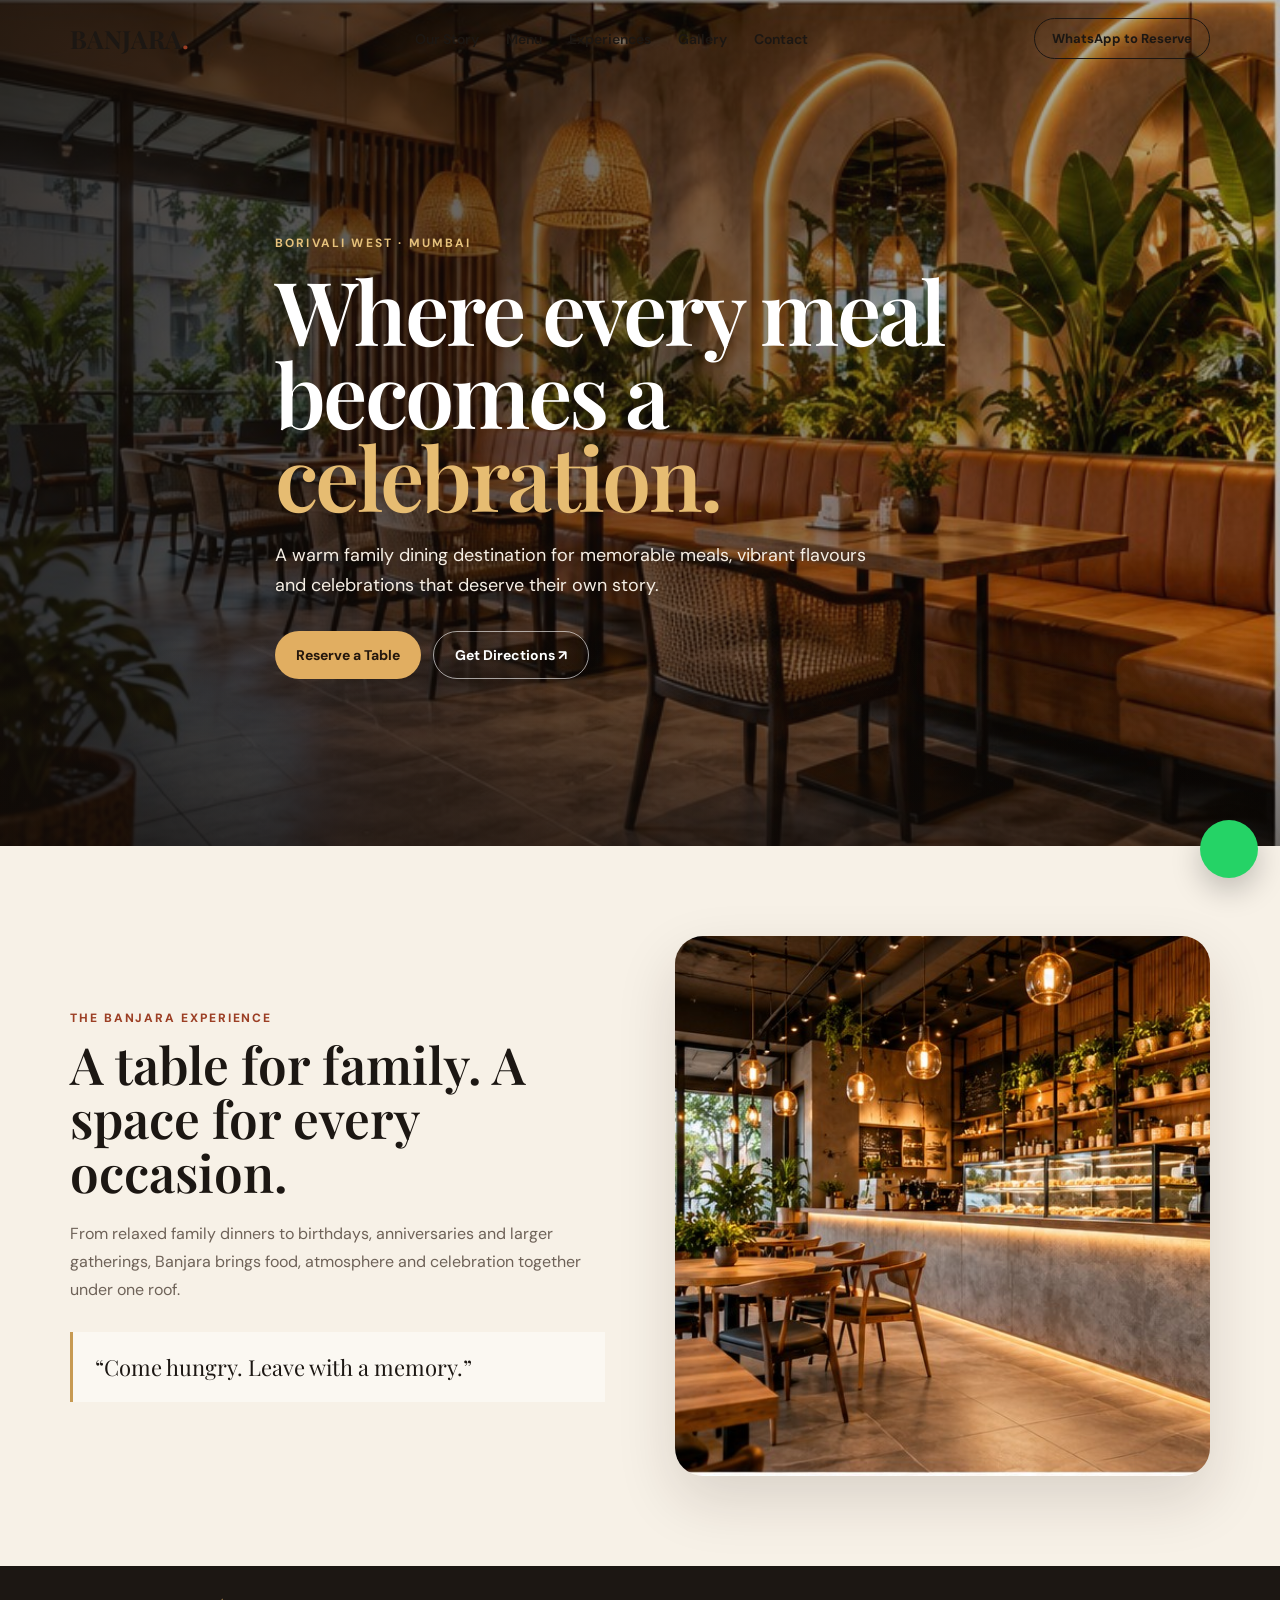
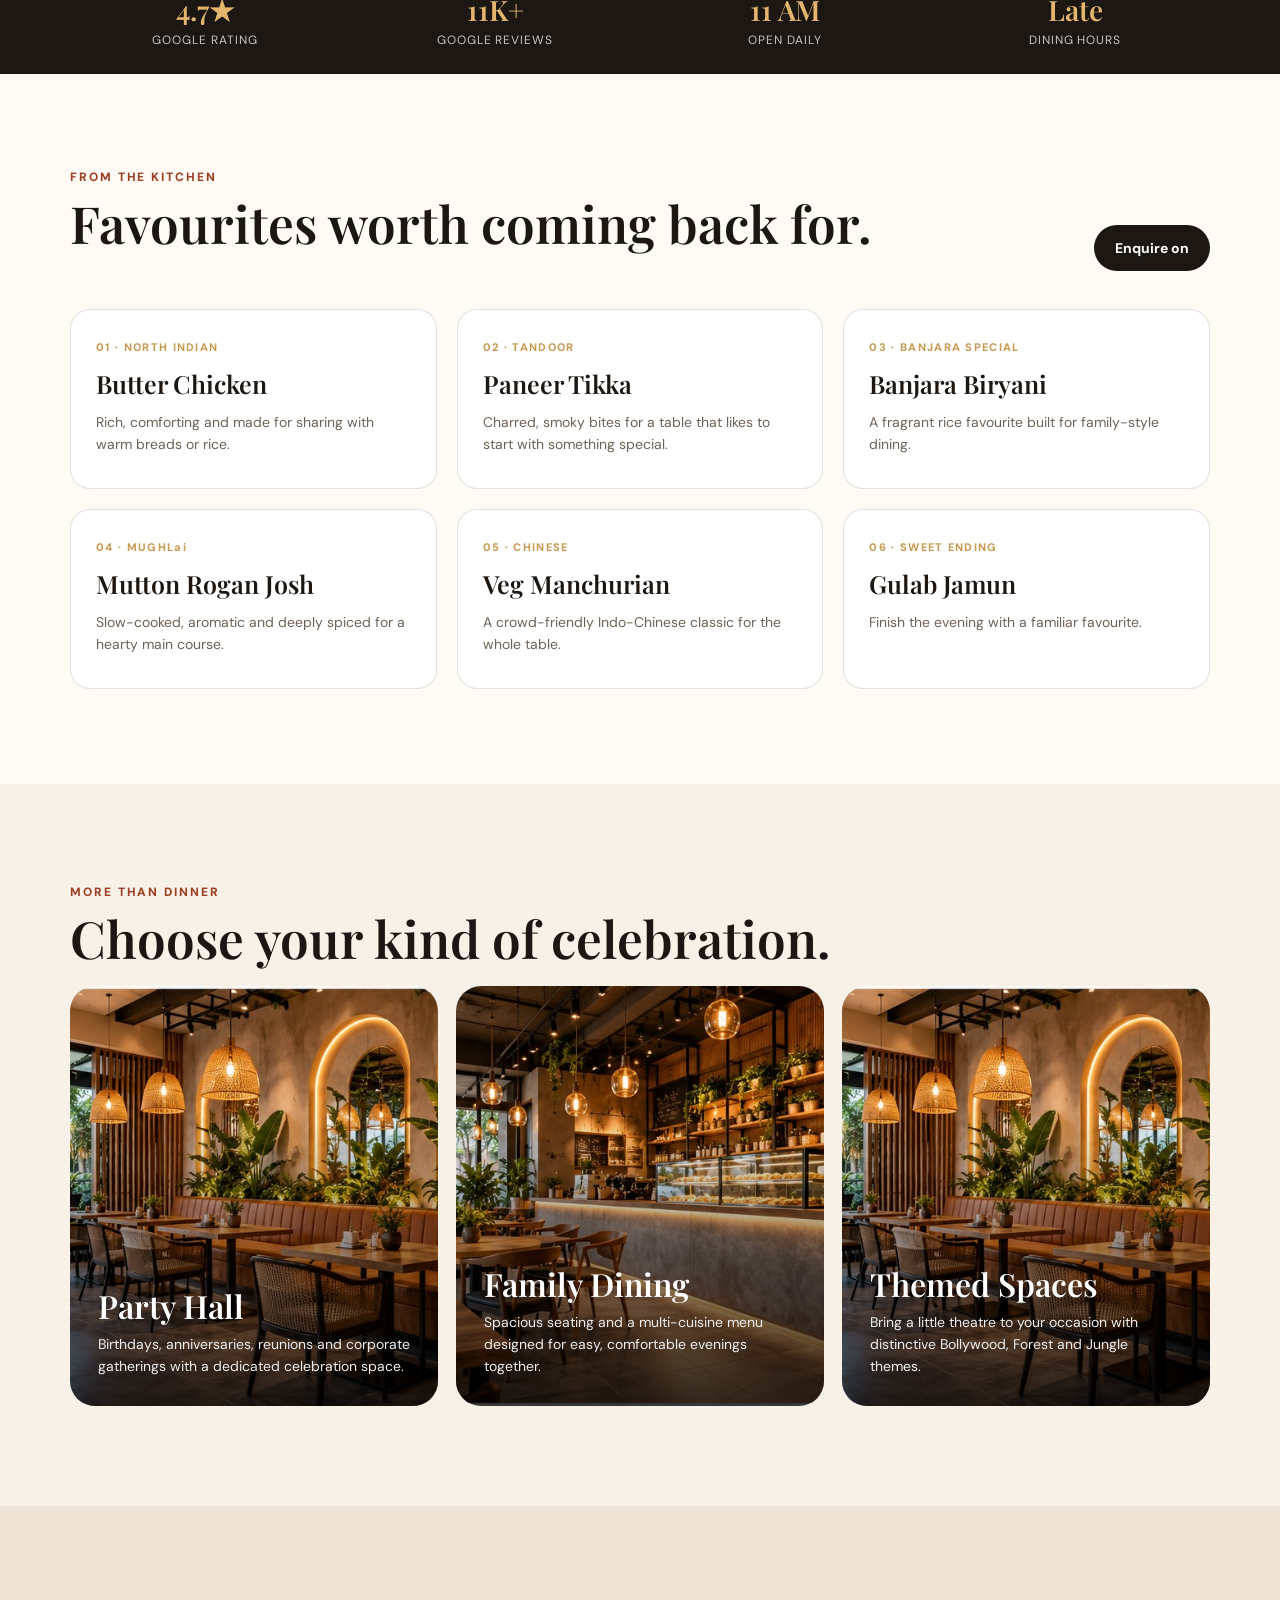
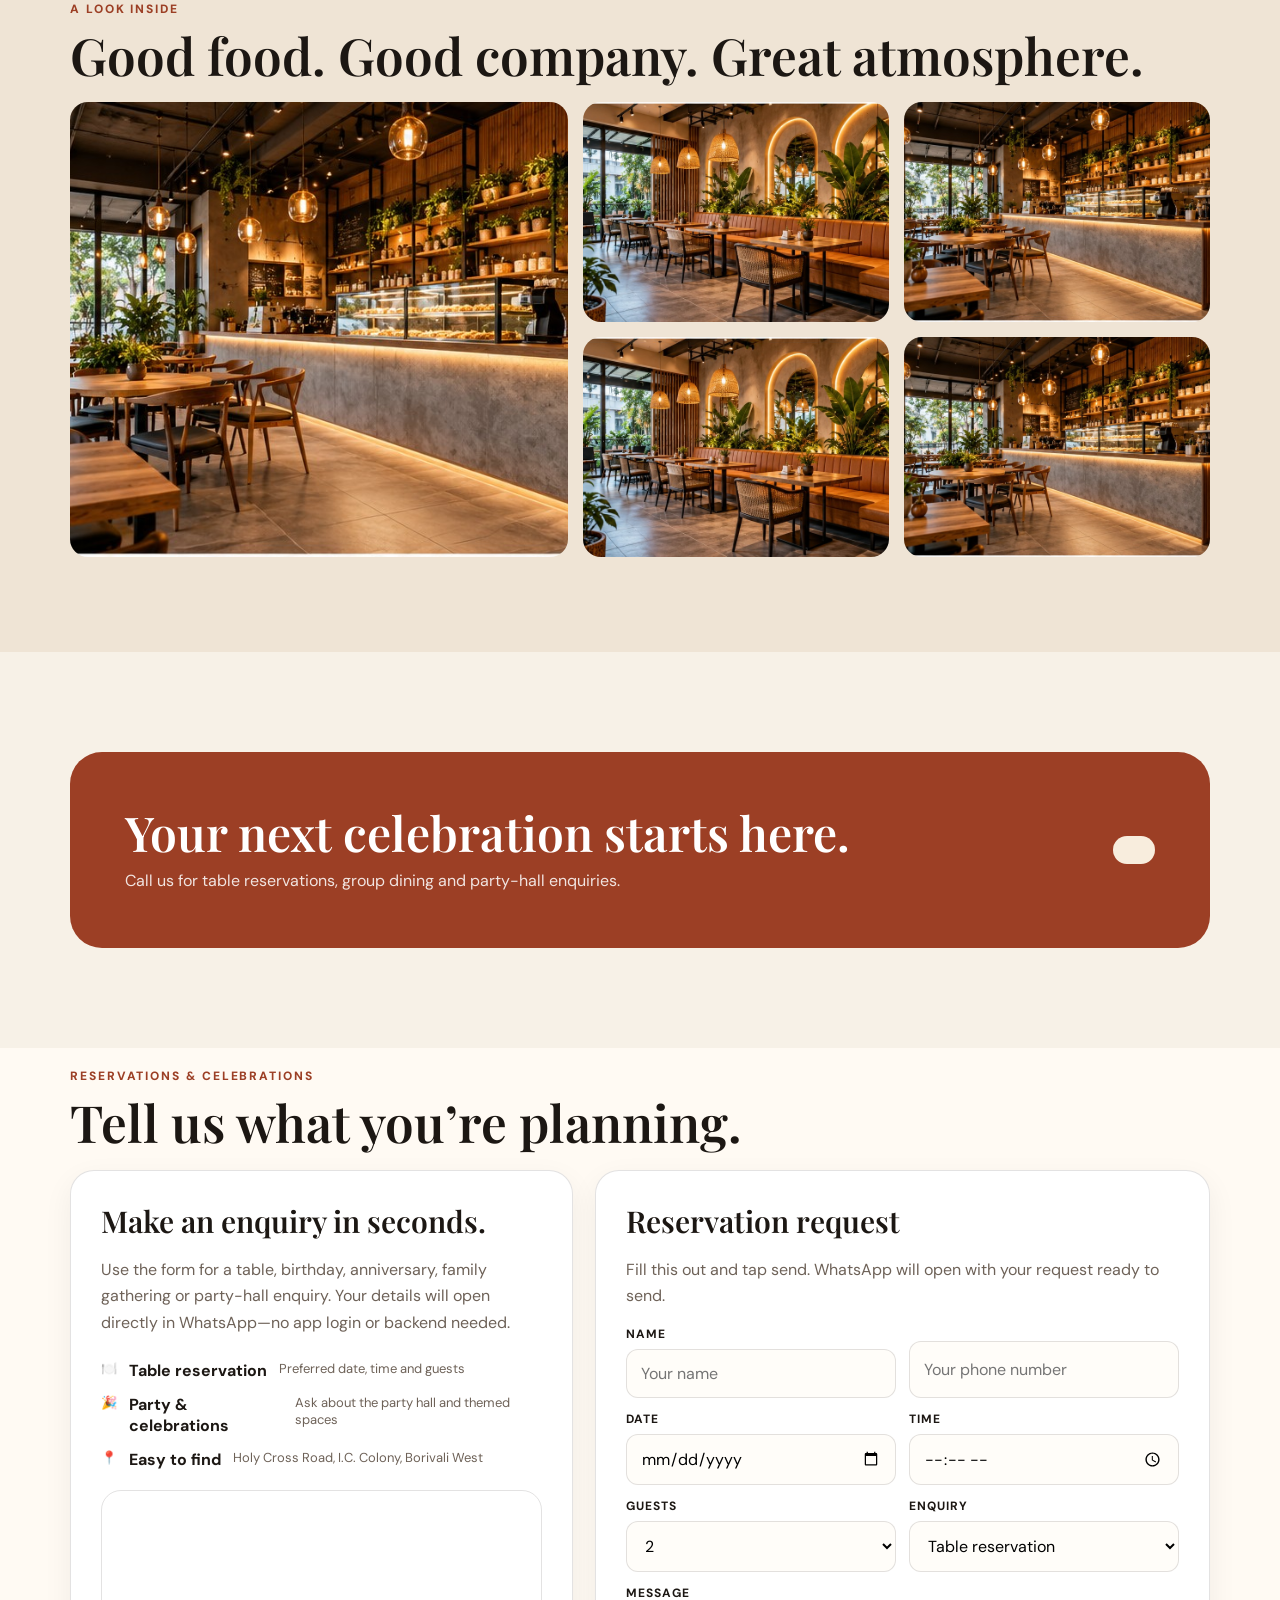
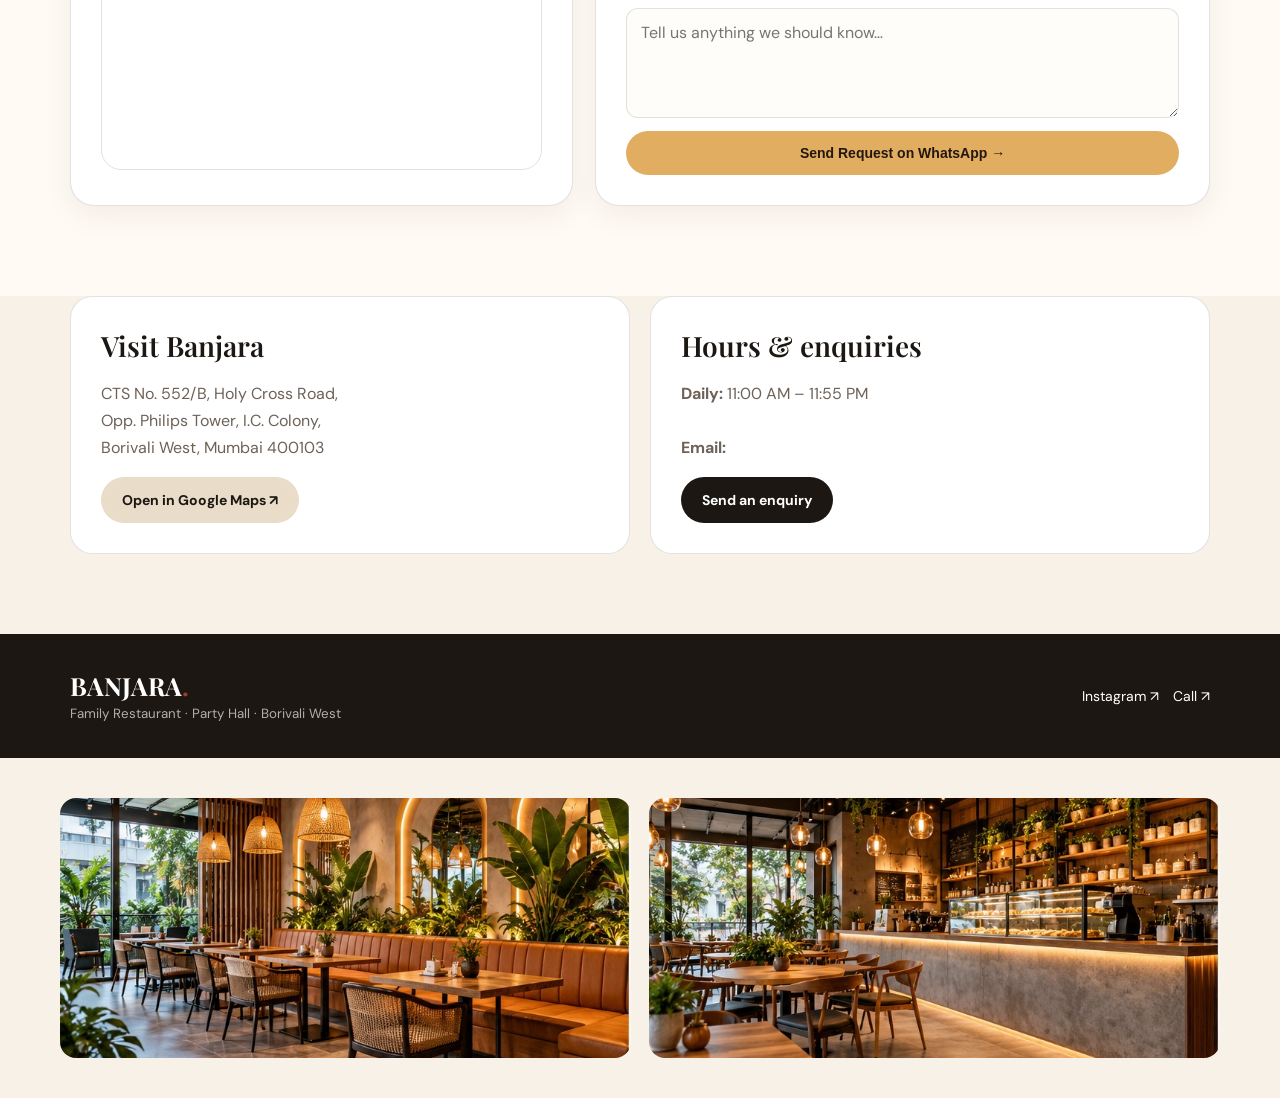
==== commit bea303b9: "Add files via upload" ====
--- a/projects/banjara-cafe/index.html
+++ b/projects/banjara-cafe/index.html
@@ -8,18 +8,18 @@
 <link href="https://fonts.googleapis.com/css2?family=DM+Sans:wght@400;500;600;700&family=Playfair+Display:wght@500;600;700&display=swap" rel="stylesheet">
 <style>
 :root{--ink:#1c1713;--cream:#f7f1e7;--sand:#e9dcc8;--rust:#9c3f25;--gold:#c79a52;--muted:#6e6258;--white:#fffdf9;--line:rgba(28,23,19,.12);--shadow:0 24px 60px rgba(40,24,12,.14)}
-*{box-sizing:border-box}html{scroll-behavior:smooth}body{margin:0;color:var(--ink);background:var(--cream);font-family:'DM Sans',sans-serif}a{color:inherit;text-decoration:none}.container{width:min(1140px,92%);margin:auto}.nav{position:fixed;top:0;left:0;right:0;z-index:20;padding:18px 0;transition:.3s}.nav.scrolled{background:rgba(247,241,231,.92);backdrop-filter:blur(14px);box-shadow:0 1px 0 var(--line)}.nav-inner{display:flex;align-items:center;justify-content:space-between}.logo{font-family:'Playfair Display';font-size:25px;font-weight:700}.logo span{color:var(--rust)}.links{display:flex;gap:27px;font-size:14px;font-weight:600}.links a:hover{color:var(--rust)}.nav-cta{padding:11px 17px;border:1px solid var(--ink);border-radius:999px;font-size:13px;font-weight:700}.hero{min-height:94vh;display:grid;align-items:end;padding:140px 0 72px;background:linear-gradient(90deg,rgba(18,12,8,.82),rgba(18,12,8,.28)),url('https://images.unsplash.com/photo--e0cd71810b5f?auto=format&fit=crop&w=1800&q=85') center/cover;color:white;position:relative}.hero:after{content:'';position:absolute;inset:auto 0 0;height:25%;background:linear-gradient(transparent,rgba(18,12,8,.45))}.hero-content{position:relative;z-index:2;max-width:730px}.eyebrow{letter-spacing:.18em;text-transform:uppercase;font-size:12px;font-weight:700;color:#e5c17b;margin-bottom:18px}.hero h1{font:600 clamp(48px,7vw,88px)/.94 'Playfair Display';margin:0 0 24px;letter-spacing:-.03em}.hero h1 em{color:#e6bc72;font-style:normal}.hero p{font-size:18px;line-height:1.65;max-width:620px;color:#f5eee4}.actions{display:flex;gap:12px;flex-wrap:wrap;margin-top:30px}.btn{display:inline-flex;align-items:center;justify-content:center;padding:14px 21px;border-radius:999px;font-weight:700;font-size:14px}.btn-primary{background:#e1ae61;color:#24170d}.btn-ghost{border:1px solid rgba(255,255,255,.6);color:white}.intro{padding:90px 0}.grid2{display:grid;grid-template-columns:1fr 1fr;gap:70px;align-items:center}.section-kicker{color:var(--rust);text-transform:uppercase;letter-spacing:.16em;font-size:12px;font-weight:800}.section-title{font:600 clamp(34px,4vw,56px)/1.05 'Playfair Display';margin:12px 0 20px}.body{color:var(--muted);line-height:1.75}.quote{margin-top:28px;padding:20px 22px;border-left:3px solid var(--gold);background:rgba(255,255,255,.45);font-family:'Playfair Display';font-size:22px}.photo-card{border-radius:28px;overflow:hidden;box-shadow:var(--shadow);height:540px}.photo-card img{width:100%;height:100%;object-fit:cover}.strip{background:var(--ink);color:white;padding:25px 0}.strip-inner{display:grid;grid-template-columns:repeat(4,1fr);gap:20px;text-align:center}.stat strong{display:block;color:#e3b56d;font:600 28px 'Playfair Display'}.stat span{font-size:12px;letter-spacing:.08em;text-transform:uppercase;opacity:.75}.menu{padding:95px 0;background:#fffaf3}.menu-head{display:flex;justify-content:space-between;align-items:end;gap:20px;margin-bottom:38px}.menu-grid{display:grid;grid-template-columns:repeat(3,1fr);gap:20px}.dish{background:white;border:1px solid var(--line);border-radius:20px;padding:25px;min-height:180px;transition:.25s}.dish:hover{transform:translateY(-5px);box-shadow:0 14px 35px rgba(40,24,12,.09)}.dish .num{font-size:11px;color:var(--gold);font-weight:800;letter-spacing:.12em}.dish h3{font:600 25px 'Playfair Display';margin:11px 0}.dish p{color:var(--muted);font-size:14px;line-height:1.6;margin:0}.experiences{padding:100px 0}.exp-grid{display:grid;grid-template-columns:repeat(3,1fr);gap:18px}.exp{min-height:420px;border-radius:25px;overflow:hidden;position:relative;color:white;background-size:cover;background-position:center;display:flex;align-items:end}.exp:before{content:'';position:absolute;inset:0;background:linear-gradient(transparent 30%,rgba(0,0,0,.78))}.exp-content{position:relative;padding:28px}.exp h3{font:600 32px 'Playfair Display';margin:0 0 7px}.exp p{margin:0;color:#eee;line-height:1.55;font-size:14px}.gallery{padding:95px 0;background:#efe4d5}.gallery-grid{display:grid;grid-template-columns:1.3fr .8fr .8fr;grid-auto-rows:220px;gap:15px}.gallery-grid img{width:100%;height:100%;object-fit:cover;border-radius:18px}.gallery-grid img:first-child{grid-row:span 2}.cta{padding:100px 0}.cta-box{background:var(--rust);color:white;border-radius:32px;padding:55px;display:flex;justify-content:space-between;gap:35px;align-items:center}.cta h2{font:600 48px/1.05 'Playfair Display';margin:0 0 10px}.cta p{opacity:.86;margin:0;line-height:1.6}.contact{padding:0 0 80px}.contact-grid{display:grid;grid-template-columns:1fr 1fr;gap:20px}.contact-card{background:white;border:1px solid var(--line);border-radius:22px;padding:30px}.contact-card h3{font:600 28px 'Playfair Display';margin:0 0 15px}.contact-card p{color:var(--muted);line-height:1.7}.footer{background:var(--ink);color:white;padding:35px 0}.footer-inner{display:flex;justify-content:space-between;gap:20px;align-items:center}.footer small{opacity:.65}.social{display:flex;gap:14px;font-size:14px}.mobile-menu{display:none}.float-wa{position:fixed;right:22px;bottom:22px;z-index:30;width:58px;height:58px;border-radius:50%;display:grid;place-items:center;background:#25D366;color:white;font-size:27px;box-shadow:0 12px 30px rgba(0,0,0,.22)}.booking{padding:20px 0 90px;background:#fffaf3}.booking-grid{display:grid;grid-template-columns:.9fr 1.1fr;gap:22px}.booking-card{background:white;border:1px solid var(--line);border-radius:24px;padding:30px;box-shadow:0 10px 30px rgba(40,24,12,.06)}.booking-card h3{font:600 30px 'Playfair Display';margin:0 0 10px}.booking-card p{color:var(--muted);line-height:1.65}.booking-list{display:grid;gap:13px;margin-top:24px}.booking-list div{display:flex;gap:12px;align-items:flex-start}.booking-list b{display:block}.booking-list span{color:var(--muted);font-size:13px}.form-grid{display:grid;grid-template-columns:1fr 1fr;gap:13px}.field{display:grid;gap:7px}.field.full{grid-column:1/-1}.field label{font-size:12px;font-weight:700;text-transform:uppercase;letter-spacing:.08em}.field input,.field select,.field textarea{width:100%;border:1px solid var(--line);border-radius:12px;padding:13px 14px;font:inherit;background:#fffdf9;outline:none}.field textarea{min-height:110px;resize:vertical}.field input:focus,.field select:focus,.field textarea:focus{border-color:var(--gold);box-shadow:0 0 0 3px rgba(199,154,82,.12)}.map-wrap{margin-top:20px;border-radius:20px;overflow:hidden;height:280px;border:1px solid var(--line)}.map-wrap iframe{width:100%;height:100%;border:0}.mobile-bar{display:none}
+*{box-sizing:border-box}html{scroll-behavior:smooth}body{margin:0;color:var(--ink);background:var(--cream);font-family:'DM Sans',sans-serif}a{color:inherit;text-decoration:none}.container{width:min(1140px,92%);margin:auto}.nav{position:fixed;top:0;left:0;right:0;z-index:20;padding:18px 0;transition:.3s}.nav.scrolled{background:rgba(247,241,231,.92);backdrop-filter:blur(14px);box-shadow:0 1px 0 var(--line)}.nav-inner{display:flex;align-items:center;justify-content:space-between}.logo{font-family:'Playfair Display';font-size:25px;font-weight:700}.logo span{color:var(--rust)}.links{display:flex;gap:27px;font-size:14px;font-weight:600}.links a:hover{color:var(--rust)}.nav-cta{padding:11px 17px;border:1px solid var(--ink);border-radius:999px;font-size:13px;font-weight:700}.hero{min-height:94vh;display:grid;align-items:end;padding:140px 0 72px;background:linear-gradient(90deg,rgba(18,12,8,.82),rgba(18,12,8,.28)),url('assets/cafe-green.jpg') center/cover;color:white;position:relative}.hero:after{content:'';position:absolute;inset:auto 0 0;height:25%;background:linear-gradient(transparent,rgba(18,12,8,.45))}.hero-content{position:relative;z-index:2;max-width:730px}.eyebrow{letter-spacing:.18em;text-transform:uppercase;font-size:12px;font-weight:700;color:#e5c17b;margin-bottom:18px}.hero h1{font:600 clamp(48px,7vw,88px)/.94 'Playfair Display';margin:0 0 24px;letter-spacing:-.03em}.hero h1 em{color:#e6bc72;font-style:normal}.hero p{font-size:18px;line-height:1.65;max-width:620px;color:#f5eee4}.actions{display:flex;gap:12px;flex-wrap:wrap;margin-top:30px}.btn{display:inline-flex;align-items:center;justify-content:center;padding:14px 21px;border-radius:999px;font-weight:700;font-size:14px}.btn-primary{background:#e1ae61;color:#24170d}.btn-ghost{border:1px solid rgba(255,255,255,.6);color:white}.intro{padding:90px 0}.grid2{display:grid;grid-template-columns:1fr 1fr;gap:70px;align-items:center}.section-kicker{color:var(--rust);text-transform:uppercase;letter-spacing:.16em;font-size:12px;font-weight:800}.section-title{font:600 clamp(34px,4vw,56px)/1.05 'Playfair Display';margin:12px 0 20px}.body{color:var(--muted);line-height:1.75}.quote{margin-top:28px;padding:20px 22px;border-left:3px solid var(--gold);background:rgba(255,255,255,.45);font-family:'Playfair Display';font-size:22px}.photo-card{border-radius:28px;overflow:hidden;box-shadow:var(--shadow);height:540px}.photo-card img{width:100%;height:100%;object-fit:cover}.strip{background:var(--ink);color:white;padding:25px 0}.strip-inner{display:grid;grid-template-columns:repeat(4,1fr);gap:20px;text-align:center}.stat strong{display:block;color:#e3b56d;font:600 28px 'Playfair Display'}.stat span{font-size:12px;letter-spacing:.08em;text-transform:uppercase;opacity:.75}.menu{padding:95px 0;background:#fffaf3}.menu-head{display:flex;justify-content:space-between;align-items:end;gap:20px;margin-bottom:38px}.menu-grid{display:grid;grid-template-columns:repeat(3,1fr);gap:20px}.dish{background:white;border:1px solid var(--line);border-radius:20px;padding:25px;min-height:180px;transition:.25s}.dish:hover{transform:translateY(-5px);box-shadow:0 14px 35px rgba(40,24,12,.09)}.dish .num{font-size:11px;color:var(--gold);font-weight:800;letter-spacing:.12em}.dish h3{font:600 25px 'Playfair Display';margin:11px 0}.dish p{color:var(--muted);font-size:14px;line-height:1.6;margin:0}.experiences{padding:100px 0}.exp-grid{display:grid;grid-template-columns:repeat(3,1fr);gap:18px}.exp{min-height:420px;border-radius:25px;overflow:hidden;position:relative;color:white;background-size:cover;background-position:center;display:flex;align-items:end}.exp:before{content:'';position:absolute;inset:0;background:linear-gradient(transparent 30%,rgba(0,0,0,.78))}.exp-content{position:relative;padding:28px}.exp h3{font:600 32px 'Playfair Display';margin:0 0 7px}.exp p{margin:0;color:#eee;line-height:1.55;font-size:14px}.gallery{padding:95px 0;background:#efe4d5}.gallery-grid{display:grid;grid-template-columns:1.3fr .8fr .8fr;grid-auto-rows:220px;gap:15px}.gallery-grid img{width:100%;height:100%;object-fit:cover;border-radius:18px}.gallery-grid img:first-child{grid-row:span 2}.cta{padding:100px 0}.cta-box{background:var(--rust);color:white;border-radius:32px;padding:55px;display:flex;justify-content:space-between;gap:35px;align-items:center}.cta h2{font:600 48px/1.05 'Playfair Display';margin:0 0 10px}.cta p{opacity:.86;margin:0;line-height:1.6}.contact{padding:0 0 80px}.contact-grid{display:grid;grid-template-columns:1fr 1fr;gap:20px}.contact-card{background:white;border:1px solid var(--line);border-radius:22px;padding:30px}.contact-card h3{font:600 28px 'Playfair Display';margin:0 0 15px}.contact-card p{color:var(--muted);line-height:1.7}.footer{background:var(--ink);color:white;padding:35px 0}.footer-inner{display:flex;justify-content:space-between;gap:20px;align-items:center}.footer small{opacity:.65}.social{display:flex;gap:14px;font-size:14px}.mobile-menu{display:none}.float-wa{position:fixed;right:22px;bottom:22px;z-index:30;width:58px;height:58px;border-radius:50%;display:grid;place-items:center;background:#25D366;color:white;font-size:27px;box-shadow:0 12px 30px rgba(0,0,0,.22)}.booking{padding:20px 0 90px;background:#fffaf3}.booking-grid{display:grid;grid-template-columns:.9fr 1.1fr;gap:22px}.booking-card{background:white;border:1px solid var(--line);border-radius:24px;padding:30px;box-shadow:0 10px 30px rgba(40,24,12,.06)}.booking-card h3{font:600 30px 'Playfair Display';margin:0 0 10px}.booking-card p{color:var(--muted);line-height:1.65}.booking-list{display:grid;gap:13px;margin-top:24px}.booking-list div{display:flex;gap:12px;align-items:flex-start}.booking-list b{display:block}.booking-list span{color:var(--muted);font-size:13px}.form-grid{display:grid;grid-template-columns:1fr 1fr;gap:13px}.field{display:grid;gap:7px}.field.full{grid-column:1/-1}.field label{font-size:12px;font-weight:700;text-transform:uppercase;letter-spacing:.08em}.field input,.field select,.field textarea{width:100%;border:1px solid var(--line);border-radius:12px;padding:13px 14px;font:inherit;background:#fffdf9;outline:none}.field textarea{min-height:110px;resize:vertical}.field input:focus,.field select:focus,.field textarea:focus{border-color:var(--gold);box-shadow:0 0 0 3px rgba(199,154,82,.12)}.map-wrap{margin-top:20px;border-radius:20px;overflow:hidden;height:280px;border:1px solid var(--line)}.map-wrap iframe{width:100%;height:100%;border:0}.mobile-bar{display:none}
 @media(max-width:800px){.links{display:none}.mobile-menu{display:block;border:1px solid var(--line);border-radius:50%;width:40px;height:40px;background:transparent}.hero{min-height:88vh}.grid2,.contact-grid{grid-template-columns:1fr;gap:35px}.photo-card{height:400px}.strip-inner{grid-template-columns:1fr 1fr}.menu-grid,.exp-grid{grid-template-columns:1fr}.menu-head{display:block}.menu-head .btn{margin-top:20px}.gallery-grid{grid-template-columns:1fr 1fr;grid-auto-rows:170px}.gallery-grid img:first-child{grid-row:span 2}.cta-box{display:block;padding:35px}.cta h2{font-size:38px;margin-bottom:15px}.cta .btn{margin-top:25px}.footer-inner{display:block}.social{margin-top:15px}.booking-grid{grid-template-columns:1fr}.form-grid{grid-template-columns:1fr}.field.full{grid-column:auto}.float-wa{display:none}.mobile-bar{position:fixed;bottom:0;left:0;right:0;z-index:40;display:grid;grid-template-columns:repeat(3,1fr);background:rgba(28,23,19,.96);backdrop-filter:blur(12px);box-shadow:0 -8px 25px rgba(0,0,0,.15)}.mobile-bar a{color:white;text-align:center;padding:14px 8px;font-size:13px;font-weight:700;border-right:1px solid rgba(255,255,255,.12)}.mobile-bar a:last-child{border-right:0}}
 </style>
 </head>
 <body>
 <nav class="nav" id="nav"><div class="container nav-inner"><a class="logo" href="#top">BANJARA<span>.</span></a><div class="links"><a href="#story">Our Story</a><a href="#menu">Menu</a><a href="#experiences">Experiences</a><a href="#gallery">Gallery</a><a href="#contact">Contact</a></div><a class="nav-cta" href="https://wa.me/?text=Hi%20Banjara%2C%20I%27d%20like%20to%20make%20a%20reservation." target="_blank">WhatsApp to Reserve</a><button class="mobile-menu" aria-label="menu">☰</button></div></nav>
 <header class="hero" id="top"><div class="container hero-content"><div class="eyebrow">Borivali West · Mumbai</div><h1>Where every meal becomes a <em>celebration.</em></h1><p>A warm family dining destination for memorable meals, vibrant flavours and celebrations that deserve their own story.</p><div class="actions"><a class="btn btn-primary" href="#booking">Reserve a Table</a><a class="btn btn-ghost" href="https://maps.app.goo.gl/BnCkvn91abkaYxzz6" target="_blank">Get Directions ↗</a></div></div></header>
-<section class="intro" id="story"><div class="container grid2"><div><div class="section-kicker">The Banjara experience</div><h2 class="section-title">A table for family. A space for every occasion.</h2><p class="body">From relaxed family dinners to birthdays, anniversaries and larger gatherings, Banjara brings food, atmosphere and celebration together under one roof.</p><div class="quote">“Come hungry. Leave with a memory.”</div></div><div class="photo-card"><img src="https://images.unsplash.com/photo-f8b828add9?auto=format&fit=crop&w=1000&q=85" alt="Warm restaurant interior"></div></div></section>
+<section class="intro" id="story"><div class="container grid2"><div><div class="section-kicker">The Banjara experience</div><h2 class="section-title">A table for family. A space for every occasion.</h2><p class="body">From relaxed family dinners to birthdays, anniversaries and larger gatherings, Banjara brings food, atmosphere and celebration together under one roof.</p><div class="quote">“Come hungry. Leave with a memory.”</div></div><div class="photo-card"><img src="assets/cafe-main.jpg" alt="Warm restaurant interior"></div></div></section>
 <section class="strip"><div class="container strip-inner"><div class="stat"><strong>4.7★</strong><span>Google rating</span></div><div class="stat"><strong>11K+</strong><span>Google reviews</span></div><div class="stat"><strong>11 AM</strong><span>Open daily</span></div><div class="stat"><strong>Late</strong><span>Dining hours</span></div></div></section>
 <section class="menu" id="menu"><div class="container"><div class="menu-head"><div><div class="section-kicker">From the kitchen</div><h2 class="section-title">Favourites worth coming back for.</h2></div><a class="btn" style="background:var(--ink);color:white" href="#booking">Enquire on </a></div><div class="menu-grid"><article class="dish"><span class="num">01 · NORTH INDIAN</span><h3>Butter Chicken</h3><p>Rich, comforting and made for sharing with warm breads or rice.</p></article><article class="dish"><span class="num">02 · TANDOOR</span><h3>Paneer Tikka</h3><p>Charred, smoky bites for a table that likes to start with something special.</p></article><article class="dish"><span class="num">03 · BANJARA SPECIAL</span><h3>Banjara Biryani</h3><p>A fragrant rice favourite built for family-style dining.</p></article><article class="dish"><span class="num">04 · MUGHLai</span><h3>Mutton Rogan Josh</h3><p>Slow-cooked, aromatic and deeply spiced for a hearty main course.</p></article><article class="dish"><span class="num">05 · CHINESE</span><h3>Veg Manchurian</h3><p>A crowd-friendly Indo-Chinese classic for the whole table.</p></article><article class="dish"><span class="num">06 · SWEET ENDING</span><h3>Gulab Jamun</h3><p>Finish the evening with a familiar favourite.</p></article></div></div></section>
-<section class="experiences" id="experiences"><div class="container"><div class="section-kicker">More than dinner</div><h2 class="section-title">Choose your kind of celebration.</h2><div class="exp-grid"><article class="exp" style="background-image:url('https://images.unsplash.com/photo-f550bb49b3?auto=format&fit=crop&w=900&q=85')"><div class="exp-content"><h3>Party Hall</h3><p>Birthdays, anniversaries, reunions and corporate gatherings with a dedicated celebration space.</p></div></article><article class="exp" style="background-image:url('https://images.unsplash.com/photo-c7edcad34c4?auto=format&fit=crop&w=900&q=85')"><div class="exp-content"><h3>Family Dining</h3><p>Spacious seating and a multi-cuisine menu designed for easy, comfortable evenings together.</p></div></article><article class="exp" style="background-image:url('https://images.unsplash.com/photo-af808871cc0?auto=format&fit=crop&w=900&q=85')"><div class="exp-content"><h3>Themed Spaces</h3><p>Bring a little theatre to your occasion with distinctive Bollywood, Forest and Jungle themes.</p></div></article></div></div></section>
-<section class="gallery" id="gallery"><div class="container"><div class="section-kicker">A look inside</div><h2 class="section-title">Good food. Good company. Great atmosphere.</h2><div class="gallery-grid"><img src="https://images.unsplash.com/photo-d035aa65de?auto=format&fit=crop&w=1100&q=85" alt="Dining table"><img src="https://images.unsplash.com/photo-bf10d330?auto=format&fit=crop&w=800&q=85" alt="Restaurant food"><img src="https://images.unsplash.com/photo-f173990554?auto=format&fit=crop&w=800&q=85" alt="Indian food"><img src="https://images.unsplash.com/photo--e0cd71810b5f?auto=format&fit=crop&w=800&q=85" alt="Restaurant dining"><img src="https://images.unsplash.com/photo-e945225d9a?auto=format&fit=crop&w=800&q=85" alt="Celebration dinner"></div></div></section>
+<section class="experiences" id="experiences"><div class="container"><div class="section-kicker">More than dinner</div><h2 class="section-title">Choose your kind of celebration.</h2><div class="exp-grid"><article class="exp" style="background-image:url('assets/cafe-green.jpg')"><div class="exp-content"><h3>Party Hall</h3><p>Birthdays, anniversaries, reunions and corporate gatherings with a dedicated celebration space.</p></div></article><article class="exp" style="background-image:url('assets/cafe-main.jpg')"><div class="exp-content"><h3>Family Dining</h3><p>Spacious seating and a multi-cuisine menu designed for easy, comfortable evenings together.</p></div></article><article class="exp" style="background-image:url('assets/cafe-green.jpg')"><div class="exp-content"><h3>Themed Spaces</h3><p>Bring a little theatre to your occasion with distinctive Bollywood, Forest and Jungle themes.</p></div></article></div></div></section>
+<section class="gallery" id="gallery"><div class="container"><div class="section-kicker">A look inside</div><h2 class="section-title">Good food. Good company. Great atmosphere.</h2><div class="gallery-grid"><img src="assets/cafe-main.jpg" alt="Dining table"><img src="assets/cafe-green.jpg" alt="Restaurant food"><img src="assets/cafe-main.jpg" alt="Indian food"><img src="assets/cafe-green.jpg" alt="Restaurant dining"><img src="assets/cafe-main.jpg" alt="Celebration dinner"></div></div></section>
 <section class="cta"><div class="container"><div class="cta-box"><div><h2>Your next celebration starts here.</h2><p>Call us for table reservations, group dining and party-hall enquiries.</p></div><a class="btn" style="background:#f8eddd;color:var(--ink)" href="tel:"></a></div></div></section>
 <section class="booking" id="booking"><div class="container"><div class="section-kicker">Reservations & celebrations</div><h2 class="section-title">Tell us what you’re planning.</h2><div class="booking-grid"><div class="booking-card"><h3>Make an enquiry in seconds.</h3><p>Use the form for a table, birthday, anniversary, family gathering or party-hall enquiry. Your details will open directly in WhatsApp—no app login or backend needed.</p><div class="booking-list"><div><span>🍽️</span><div><b>Table reservation</b><span>Preferred date, time and guests</span></div></div><div><span>🎉</span><div><b>Party & celebrations</b><span>Ask about the party hall and themed spaces</span></div></div><div><span>📍</span><div><b>Easy to find</b><span>Holy Cross Road, I.C. Colony, Borivali West</span></div></div></div><div class="map-wrap"><iframe title="Banjara location" src="https://www.google.com/maps?q=Borivali%20Banjara%20Family%20Restaurant%20and%20Party%20Hall%2C%20Mumbai&output=embed" loading="lazy"></iframe></div></div><div class="booking-card"><h3>Reservation request</h3><p>Fill this out and tap send. WhatsApp will open with your request ready to send.</p><form id="bookingForm"><div class="form-grid"><div class="field"><label>Name</label><input id="bname" required placeholder="Your name"></div><div class="field"><label></label><input id="bphone" required type="tel" placeholder="Your phone number"></div><div class="field"><label>Date</label><input id="bdate" required type="date"></div><div class="field"><label>Time</label><input id="btime" required type="time"></div><div class="field"><label>Guests</label><select id="bguests"><option>2</option><option>3–5</option><option>6–10</option><option>11–20</option><option>20+</option></select></div><div class="field"><label>Enquiry</label><select id="btype"><option>Table reservation</option><option>Birthday / anniversary</option><option>Party hall</option><option>Family gathering</option><option>Other</option></select></div><div class="field full"><label>Message</label><textarea id="bmessage" placeholder="Tell us anything we should know…"></textarea></div><div class="field full"><button class="btn btn-primary" style="border:0;cursor:pointer;width:100%" type="submit">Send Request on WhatsApp →</button></div></div></form></div></div></div></section><section class="contact" id="contact"><div class="container contact-grid"><div class="contact-card"><h3>Visit Banjara</h3><p>CTS No. 552/B, Holy Cross Road,<br>Opp. Philips Tower, I.C. Colony,<br>Borivali West, Mumbai 400103</p><a class="btn" style="background:var(--sand)" href="https://maps.app.goo.gl/BnCkvn91abkaYxzz6" target="_blank">Open in Google Maps ↗</a></div><div class="contact-card"><h3>Hours & enquiries</h3><p><strong>Daily:</strong> 11:00 AM – 11:55 PM<br><strong></strong> <br><strong>Email:</strong> </p><a class="btn" style="background:var(--ink);color:white" href="mailto:">Send an enquiry</a></div></div></section>
 <a class="float-wa" href="https://wa.me/?text=Hi%20Banjara%2C%20I%27d%20like%20to%20make%20a%20reservation." target="_blank" aria-label="Chat on WhatsApp"><svg viewBox="0 0 32 32" width="27" height="27" aria-hidden="true"><path fill="currentColor" d="Mc-.h-.55c-.sc.z"/><path fill="currentColor" d="M16.02 3.2c-L3.1 28.8l6.77-1.7ah.01cazm0 23.22h-.01al-.acacz"/></svg></a><div class="mobile-bar"><a href="tel:">Call</a><a href="https://wa.me/?text=Hi%20Banjara%2C%20I%27d%20like%20to%20make%20a%20reservation." target="_blank"></a><a href="#booking">Book</a></div><footer class="footer"><div class="container footer-inner"><div><div class="logo">BANJARA<span>.</span></div><small>Family Restaurant · Party Hall · Borivali West</small></div><div class="social"><a href="https://www.instagram.com/banjara_restaurantandpartyhall/" target="_blank">Instagram ↗</a><a href="tel:">Call ↗</a></div></div></footer>
